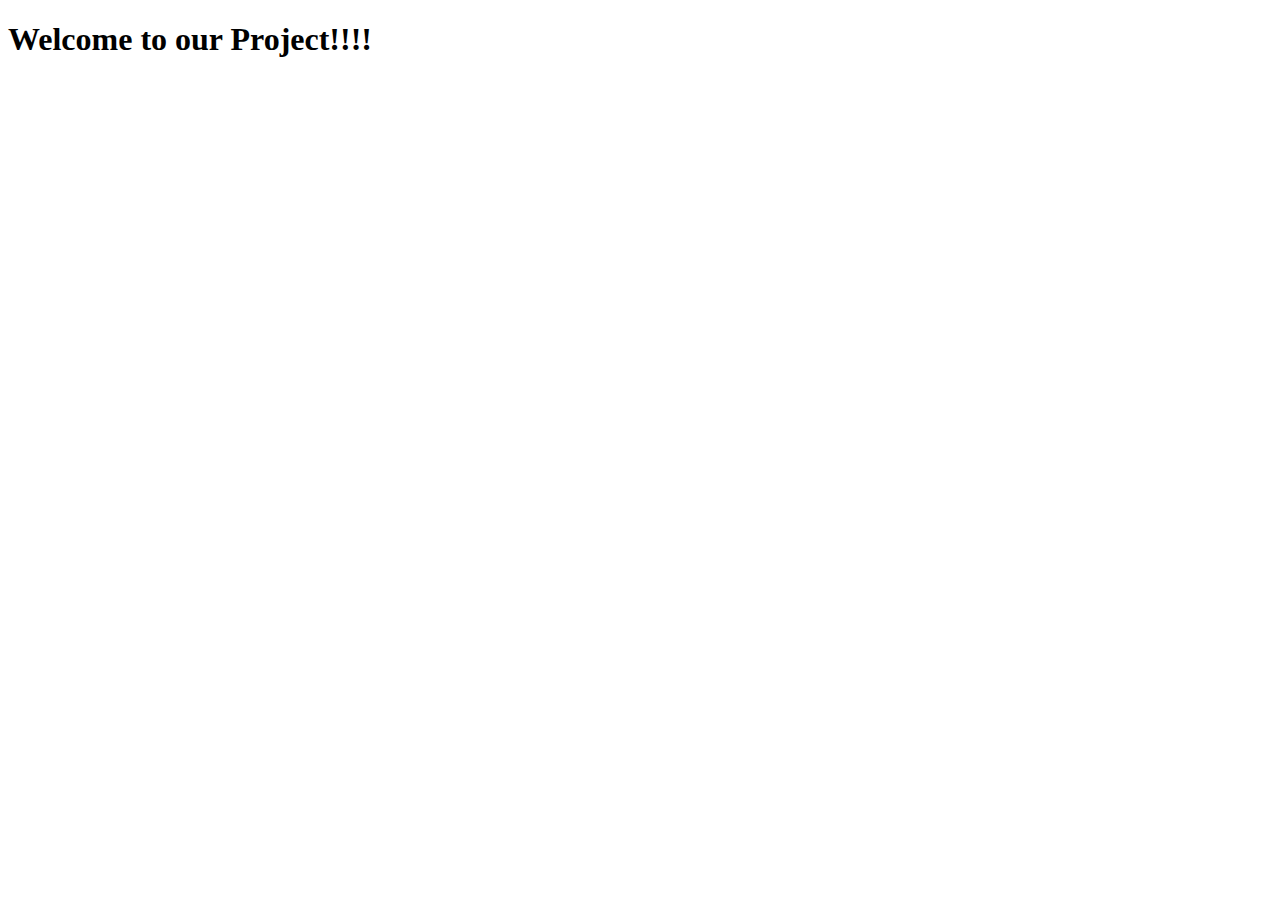
==== index.html @ 2e979bac "first commit" ====
<!DOCTYPE html>
<html lang="en">
<head>
    <meta charset="UTF-8">
    <meta name="viewport" content="width=device-width, initial-scale=1.0">
    <title>Upskill Project</title>
    <link rel="stylesheet" href="./css/style.css">
</head>
<body>
    <h1>Welcome to our Project!!!!</h1>



    <script src="./js/script.js"></script>
</body>
</html>
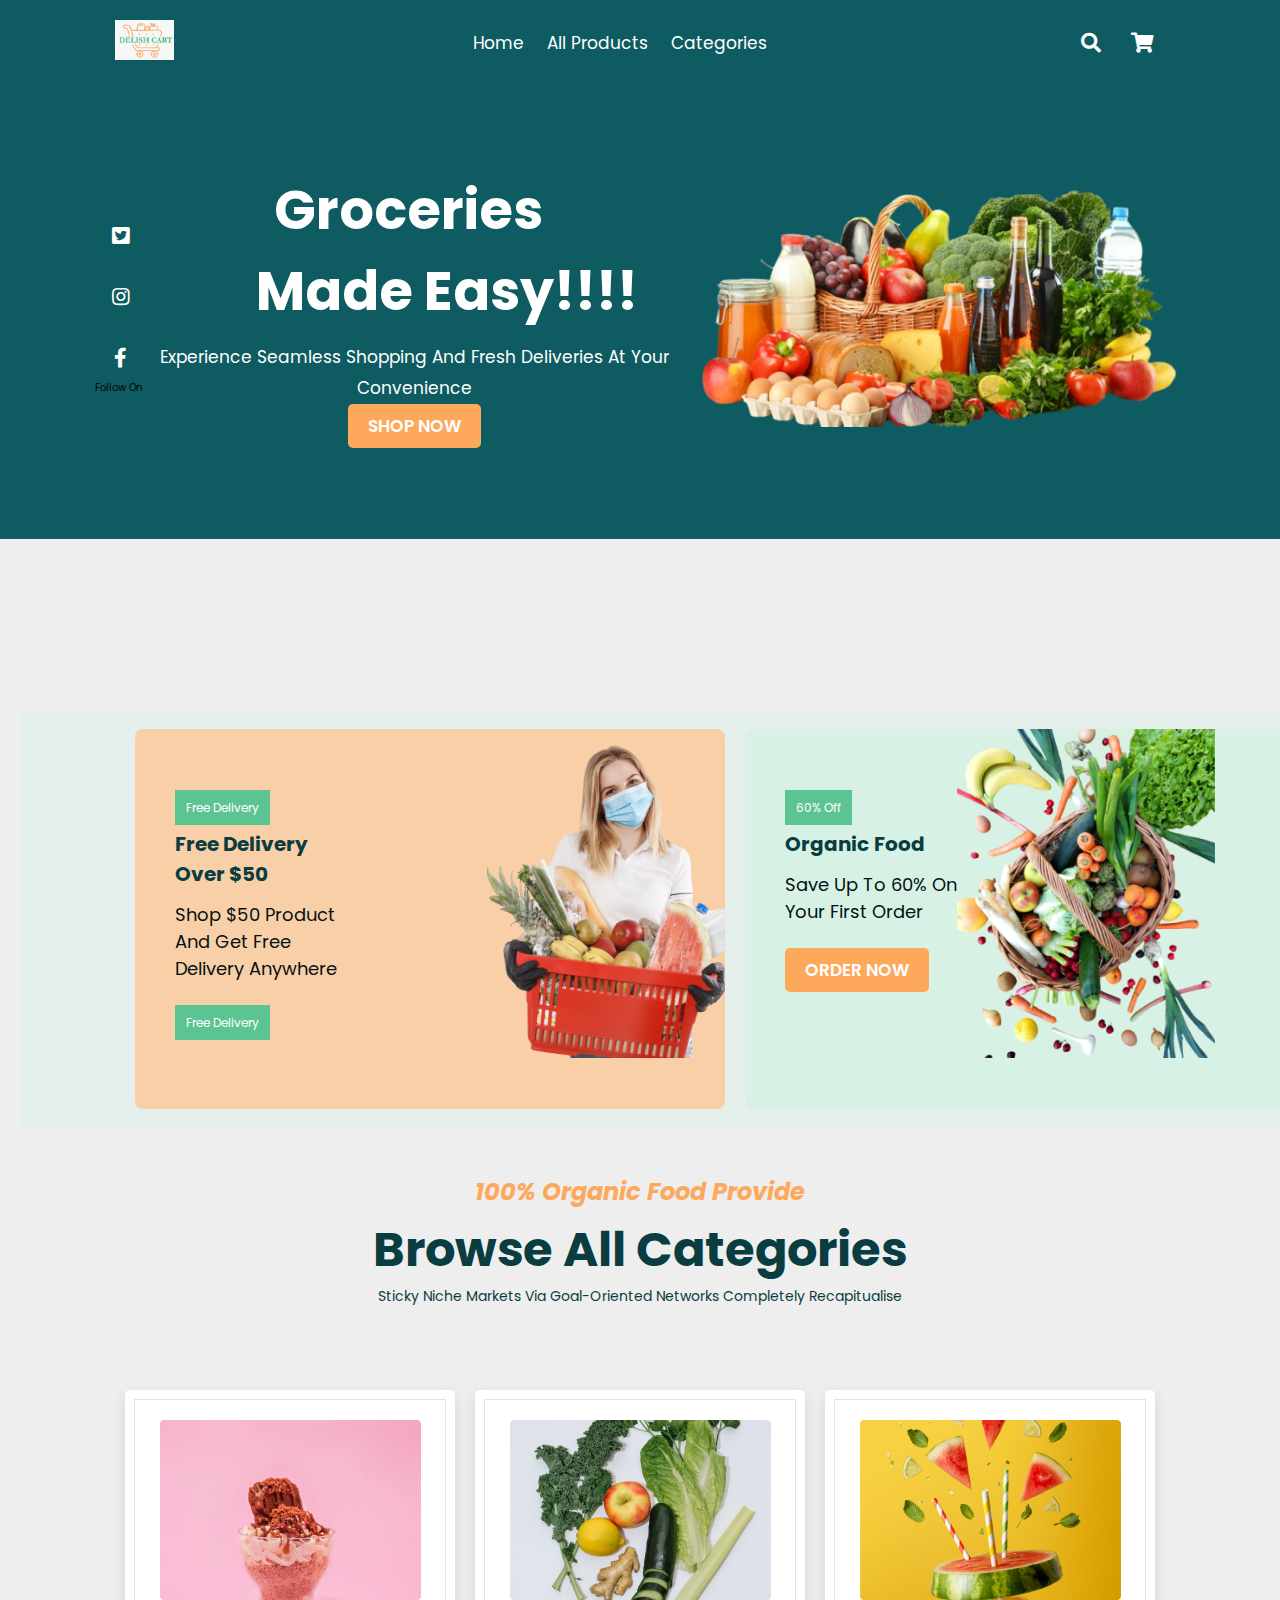
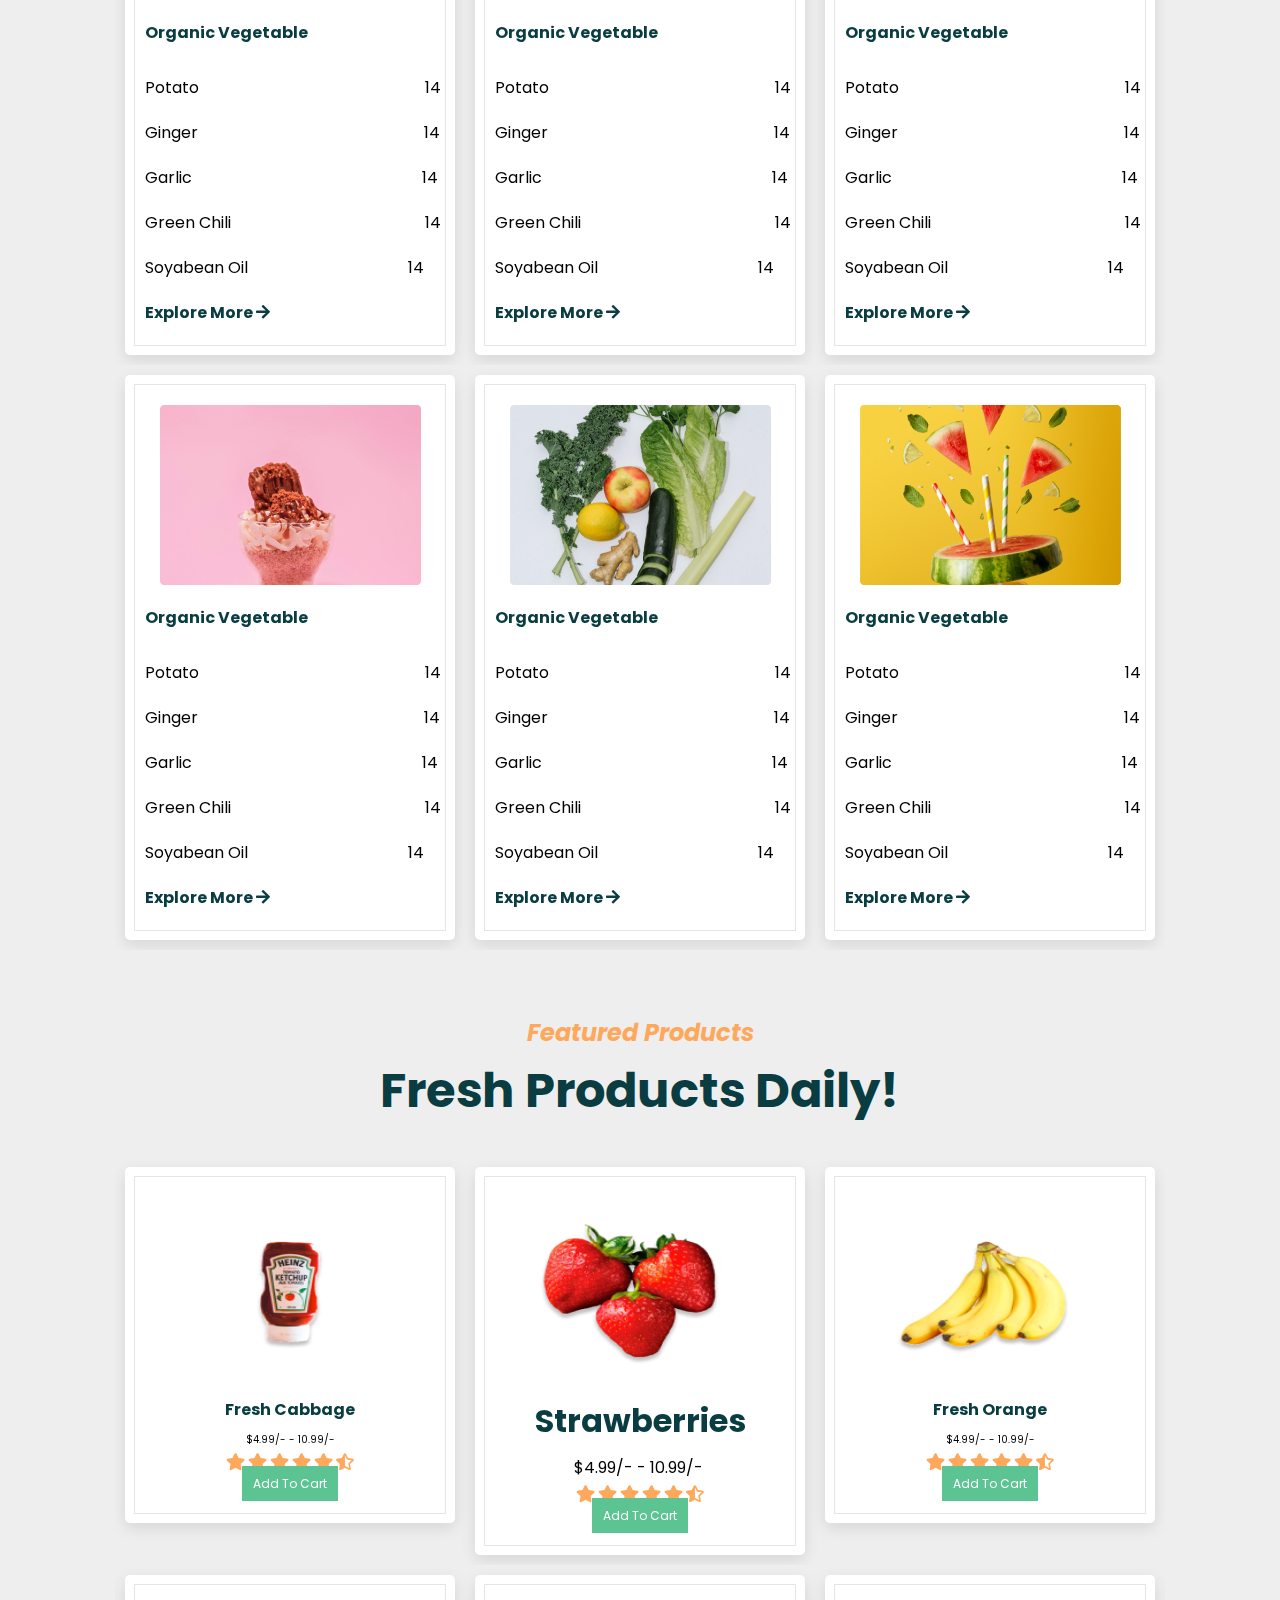
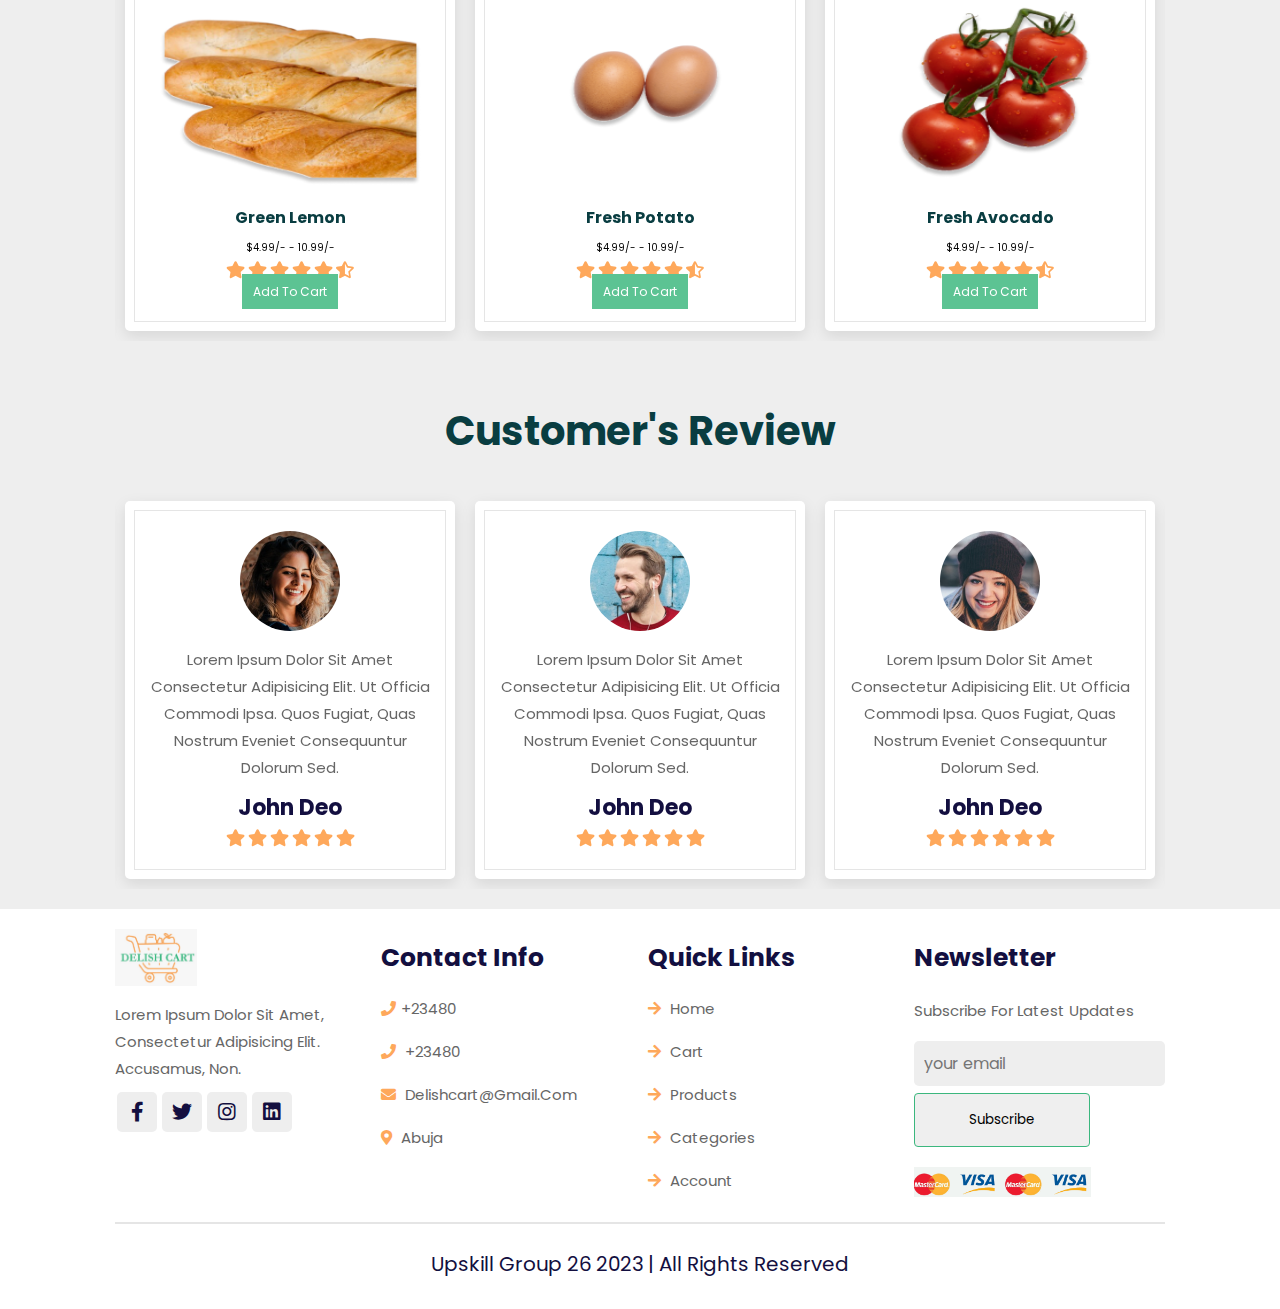
==== commit 3da0f33a: "index" ====
--- a/index.html
+++ b/index.html
@@ -3,14 +3,613 @@
 <head>
     <meta charset="UTF-8">
     <meta name="viewport" content="width=device-width, initial-scale=1.0">
-    <title>Upskill Project</title>
+    <title>Delish Store</title>
+    <link rel="stylesheet"href="https://cdn.jsdelivr.net/npm/swiper@8/swiper-bundle.min.css"/>
+  
+    
+    <link rel="stylesheet" href='https://cdnjs.cloudflare.com/ajax/libs/font-awesome/5.15.4/css/all.min.css'>
+   
     <link rel="stylesheet" href="./css/style.css">
 </head>
 <body>
-    <h1>Welcome to our Project!!!!</h1>
+   
+    <header class="header">
+        <a href="#" class="logo"> <img src="./images/logo.jpg" alt="logo"></a>
+        <nav class="navbar">
+            <a href="#">Home</a> 
+            <a href="./pages/products">All Products</a> 
+            <a href="./pages/categories">Categories</a> 
+            
+        </nav>
+        <div class="icons">
+            <div class="fas fa-bars" id="menu-btn"></div>
+            <div class="fas fa-search" id="search-btn"></div>
+            <div class="fas fa-shopping-cart" id="cart-btn"></div>
+           
+        </div> 
+    </header>
+    <section class="home" style="width: 1300px;">
+        <div class="icons left">
+            <div class="fab fa-twitter-square"></div> <br>
+            <div class="fab fa-instagram"></div> <br>
+            <div class="fab fa-facebook-f"></div>
+            
+            <p>follow on</p>
+        </div>
+        <div class="content">
+            <pre>Groceries 
+      Made Easy!!!!</pre>
+            <p>Experience Seamless Shopping and Fresh Deliveries at Your Convenience</p>
+             <a href="#" class="btn-shop">shop now</a>
+        </div>
+        <div>
+            <img src="./images/food-basket-removebg-preview (1) 1.png" alt="">
+        </div>
+    </section>
+    <section class="features" style="margin-left: 20px;">
+        <div class="box-container one">
+            <div class="box">
+                <a class="btn">Free Delivery</a>
+                <h2>Free Delivery over $50</h2>
+                <p>Shop $50 product and get free delivery anywhere</p>
+                <a href="#" class="btn">Free Delivery</a>
+            </div>
+        
+                <img src="images/unsplash_wU_TbWqdPJI.png" alt="">         
+            
+        </div>
+        <div class="box-container two">
+            <div class="box">
+                <a href="#" class="btn">60% Off</a>
+                <h2>Organic Food</h2>
+                <p>Save up to 60% on your first order</p>
+                <a href="#" class="btn-shop">Order Now</a>
+            </div>
+        
+                <img style="margin-right: 120px;" src="images/unsplash_nXKDqpmdx_8 1.png" alt=""> 
+            
+        </div>
+    </section>
+    <section class="products" id="products">
+        <div class="heading">
+            <h2>100% Organic Food Provide</h2>
+             <h1>Browse All Categories</h1>
+              <p>Sticky niche markets via goal-oriented networks Completely recapitualise</p>
+        </div>
+        <div class="swiper product-slider">
+            <div class="swiper-wrapper">
+                <div class="swiper-slide box">
+                    <img src="images/unsplash_atUjuLuFEcc 1.png" alt="">
+                    <div class="outer-flex">
+                        <h3>Organic Vegetable</h3>
+                        <div class="inner-flex">
+                           <pre>Potato         </pre> 
+                           <p>14</p>
+                        </div>
+                        <div class="inner-flex">
+                            <pre>Ginger         </pre> 
+                            <p>14</p>
+                         </div>
+                         <div class="inner-flex">
+                            <pre>Garlic          </pre>
+                            <p>14</p>
+                         </div>
+                         <div class="inner-flex">
+                            <pre>Green Chili </pre>
+                            <p>14</p>
+                         </div>
+                         <div class="inner-flex">
+                            <pre>Soyabean oil                                        14</pre>
+                         </div>      
+                        <h1>Explore more <i class="fas fa-arrow-right"></i> </h1>
+                    </div>
+                   
+                </div>
+                <div class="swiper-slide box">
+                    <img src="images/unsplash_TN09yTRftZ8 1.png" alt="">
+                    <div class="outer-flex">
+                        <h3>Organic Vegetable</h3>
+                        <div class="inner-flex">
+                           <pre>Potato         </pre> 
+                           <p>14</p>
+                        </div>
+                        <div class="inner-flex">
+                            <pre>Ginger         </pre> 
+                            <p>14</p>
+                         </div>
+                         <div class="inner-flex">
+                            <pre>Garlic          </pre>
+                            <p>14</p>
+                         </div>
+                         <div class="inner-flex">
+                            <pre>Green Chili </pre>
+                            <p>14</p>
+                         </div>
+                         <div class="inner-flex">
+                             <pre>Soyabean oil                                        14</pre>
+                            <p>14</p>
+                         </div> 
+                         <h1>Explore more <i class="fas fa-arrow-right"></i> </h1>
+                    </div>
+                </div>
+                <div class="swiper-slide box">
+                    <img src="images/unsplash_Nz5RikEiaG8 1.png" alt="">
+                    <div class="outer-flex">
+                        <h3>Organic Vegetable</h3>
+                        <div class="inner-flex">
+                           <pre>Potato         </pre> 
+                           <p>14</p>
+                        </div>
+                        <div class="inner-flex">
+                            <pre>Ginger         </pre> 
+                            <p>14</p>
+                         </div>
+                         <div class="inner-flex">
+                            <pre>Garlic          </pre>
+                            <p>14</p>
+                         </div>
+                         <div class="inner-flex">
+                            <pre>Green Chili </pre>
+                            <p>14</p>
+                         </div>
+                         <div class="inner-flex">
+                             <pre>Soyabean oil                                        14</pre>
+                            <p>14</p>
+                         </div>      
+                         <h1>Explore more <i class="fas fa-arrow-right"></i> </h1>
+                    </div>
+                </div>
+                <div class="swiper-slide box">
+                    <img src="images/unsplash_Nz5RikEiaG8 1.png" alt="">
+                    <div class="outer-flex">
+                        <h3>Organic Vegetable</h3>
+                        <div class="inner-flex">
+                           <pre>Potato         </pre> 
+                           <p>14</p>
+                        </div>
+                        <div class="inner-flex">
+                            <pre>Ginger         </pre> 
+                            <p>14</p>
+                         </div>
+                         <div class="inner-flex">
+                            <pre>Garlic          </pre>
+                            <p>14</p>
+                         </div>
+                         <div class="inner-flex">
+                            <pre>Green Chili </pre>
+                            <p>14</p>
+                         </div>
+                         <div class="inner-flex">
+                             <pre>Soyabean oil                                        14</pre>
+                            <p>14</p>
+                         </div>      
+                         <h1>Explore more <i class="fas fa-arrow-right"></i> </h1>
+                    </div>
+                </div>
+                <div class="swiper-slide box">
+                    <img src="images/unsplash_f5WcXes7b_0.png" alt="">
+                    <div class="outer-flex">
+                        <h3>Organic Vegetable</h3>
+                        <div class="inner-flex">
+                           <pre>Potato         </pre> 
+                           <p>14</p>
+                        </div>
+                        <div class="inner-flex">
+                            <pre>Ginger         </pre> 
+                            <p>14</p>
+                         </div>
+                         <div class="inner-flex">
+                            <pre>Garlic          </pre>
+                            <p>14</p>
+                         </div>
+                         <div class="inner-flex">
+                            <pre>Green Chili </pre>
+                            <p>14</p>
+                         </div>
+                         <div class="inner-flex">
+                             <pre>Soyabean oil                                        14</pre>
+                            <p>14</p>
+                         </div>      
+                         <h1>Explore more <i class="fas fa-arrow-right"></i> </h1>
+                    </div>
+                </div>
+            </div>
+        </div>
+        <div class="swiper product-slider">
+            <div class="swiper-wrapper">
+                <div class="swiper-slide box">
+                    <img src="images/unsplash_atUjuLuFEcc 1.png" alt="">
+                    <div class="outer-flex">
+                        <h3>Organic Vegetable</h3>
+                        <div class="inner-flex">
+                           <pre>Potato         </pre> 
+                           <p>14</p>
+                        </div>
+                        <div class="inner-flex">
+                            <pre>Ginger         </pre> 
+                            <p>14</p>
+                         </div>
+                         <div class="inner-flex">
+                            <pre>Garlic          </pre>
+                            <p>14</p>
+                         </div>
+                         <div class="inner-flex">
+                            <pre>Green Chili </pre>
+                            <p>14</p>
+                         </div>
+                         <div class="inner-flex">
+                            <pre>Soyabean oil                                        14</pre>
+                         </div>      
+                        <h1>Explore more <i class="fas fa-arrow-right"></i> </h1>
+                    </div>
+                   
+                </div>
+                <div class="swiper-slide box">
+                    <img src="images/unsplash_TN09yTRftZ8 1.png" alt="">
+                    <div class="outer-flex">
+                        <h3>Organic Vegetable</h3>
+                        <div class="inner-flex">
+                           <pre>Potato         </pre> 
+                           <p>14</p>
+                        </div>
+                        <div class="inner-flex">
+                            <pre>Ginger         </pre> 
+                            <p>14</p>
+                         </div>
+                         <div class="inner-flex">
+                            <pre>Garlic          </pre>
+                            <p>14</p>
+                         </div>
+                         <div class="inner-flex">
+                            <pre>Green Chili </pre>
+                            <p>14</p>
+                         </div>
+                         <div class="inner-flex">
+                             <pre>Soyabean oil                                        14</pre>
+                            <p>14</p>
+                         </div> 
+                         <h1>Explore more <i class="fas fa-arrow-right"></i> </h1>
+                    </div>
+                </div>
+                <div class="swiper-slide box">
+                    <img src="images/unsplash_Nz5RikEiaG8 1.png" alt="">
+                    <div class="outer-flex">
+                        <h3>Organic Vegetable</h3>
+                        <div class="inner-flex">
+                           <pre>Potato         </pre> 
+                           <p>14</p>
+                        </div>
+                        <div class="inner-flex">
+                            <pre>Ginger         </pre> 
+                            <p>14</p>
+                         </div>
+                         <div class="inner-flex">
+                            <pre>Garlic          </pre>
+                            <p>14</p>
+                         </div>
+                         <div class="inner-flex">
+                            <pre>Green Chili </pre>
+                            <p>14</p>
+                         </div>
+                         <div class="inner-flex">
+                             <pre>Soyabean oil                                        14</pre>
+                            <p>14</p>
+                         </div>      
+                         <h1>Explore more <i class="fas fa-arrow-right"></i> </h1>
+                    </div>
+                </div>
+                <div class="swiper-slide box">
+                    <img src="images/unsplash_Nz5RikEiaG8 1.png" alt="">
+                    <div class="outer-flex">
+                        <h3>Organic Vegetable</h3>
+                        <div class="inner-flex">
+                           <pre>Potato         </pre> 
+                           <p>14</p>
+                        </div>
+                        <div class="inner-flex">
+                            <pre>Ginger         </pre> 
+                            <p>14</p>
+                         </div>
+                         <div class="inner-flex">
+                            <pre>Garlic          </pre>
+                            <p>14</p>
+                         </div>
+                         <div class="inner-flex">
+                            <pre>Green Chili </pre>
+                            <p>14</p>
+                         </div>
+                         <div class="inner-flex">
+                             <pre>Soyabean oil                                        14</pre>
+                            <p>14</p>
+                         </div>      
+                         <h1>Explore more <i class="fas fa-arrow-right"></i> </h1>
+                    </div>
+                </div>
+                <div class="swiper-slide box">
+                    <img src="images/unsplash_f5WcXes7b_0.png" alt="">
+                    <div class="outer-flex">
+                        <h3>Organic Vegetable</h3>
+                        <div class="inner-flex">
+                           <pre>Potato         </pre> 
+                           <p>14</p>
+                        </div>
+                        <div class="inner-flex">
+                            <pre>Ginger         </pre> 
+                            <p>14</p>
+                         </div>
+                         <div class="inner-flex">
+                            <pre>Garlic          </pre>
+                            <p>14</p>
+                         </div>
+                         <div class="inner-flex">
+                            <pre>Green Chili </pre>
+                            <p>14</p>
+                         </div>
+                         <div class="inner-flex">
+                             <pre>Soyabean oil                                        14</pre>
+                            <p>14</p>
+                         </div>      
+                         <h1>Explore more <i class="fas fa-arrow-right"></i> </h1>
+                    </div>
+                </div>
+            </div>
+        </div>
+
+        </div>
+    </section>
+    <section class="products" id="products">
+        <div class="heading">
+            <h2>Featured Products</h2>
+             <h1>Fresh Products Daily!</h1>
+        </div>
+        <div class="swiper product-slider">
+            <div class="swiper-wrapper">
+                <div class="swiper-slide box">
+                    <img src="images/Rectangle 65.png" alt="">
+                    <h3 style="font-size: 32px;">Strawberries</h3>
+                    <pre class="price">$4.99/- - 10.99/- </pre>
+                    <div class="stars">
+                        <i class="fas fa-star"></i>
+                        <i class="fas fa-star"></i>
+                        <i class="fas fa-star"></i>
+                        <i class="fas fa-star"></i>
+                        <i class="fas fa-star"></i>
+                        <i class="fas fa-star-half-alt"></i>
+                    </div>
+                    <a href="#" class="btn">add to cart</a>
+                </div>
+                <div class="swiper-slide box">
+                    <img src="images/Rectangle 67.png" alt="">
+                    <h3>fresh orange</h3>
+                    <div class="price">$4.99/- - 10.99/- </div>
+                    <div class="stars">
+                        <i class="fas fa-star"></i>
+                        <i class="fas fa-star"></i>
+                        <i class="fas fa-star"></i>
+                        <i class="fas fa-star"></i>
+                        <i class="fas fa-star"></i>
+                        <i class="fas fa-star-half-alt"></i>
+                    </div>
+                    <a href="#" class="btn">add to cart</a>
+                </div>
+                <div class="swiper-slide box">
+                    <img src="images/Rectangle 65 (1).png" alt="">
+                    <h3>fresh onion</h3>
+                    <div class="price">$4.99/- - 10.99/- </div>
+                    <div class="stars">
+                        <i class="fas fa-star"></i>
+                        <i class="fas fa-star"></i>
+                        <i class="fas fa-star"></i>
+                        <i class="fas fa-star"></i>
+                        <i class="fas fa-star"></i>
+                        <i class="fas fa-star-half-alt"></i>
+                    </div>
+                    <a href="#" class="btn">add to cart</a>
+                </div>
+                <div class="swiper-slide box">
+                    <img src="images/Rectangle 65 (2).png" alt="">
+                    <h3>fresh meat</h3>
+                    <div class="price">$4.99/- - 10.99/- </div>
+                    <div class="stars">
+                        <i class="fas fa-star"></i>
+                        <i class="fas fa-star"></i>
+                        <i class="fas fa-star"></i>
+                        <i class="fas fa-star"></i>
+                        <i class="fas fa-star"></i>
+                        <i class="fas fa-star-half-alt"></i>
+                    </div>
+                    <a href="#" class="btn">add to cart</a>
+                </div>
+                <div class="swiper-slide box">
+                    <img src="images/Rectangle 65 (3).png" alt="">
+                    <h3>fresh cabbage</h3>
+                    <div class="price">$4.99/- - 10.99/- </div>
+                    <div class="stars">
+                        <i class="fas fa-star"></i>
+                        <i class="fas fa-star"></i>
+                        <i class="fas fa-star"></i>
+                        <i class="fas fa-star"></i>
+                        <i class="fas fa-star"></i>
+                        <i class="fas fa-star-half-alt"></i>
+                    </div>
+                    <a href="#" class="btn">add to cart</a>
+                </div>
+               
+    
+            </div>
+        </div>
+        <div class="swiper product-slider">
+            <div class="swiper-wrapper">
+                <div class="swiper-slide box">
+                    <img src="images/Rectangle 65 (4).png" alt="">
+                    <h3>fresh potato</h3>
+                    <div class="price">$4.99/- - 10.99/- </div>
+                    <div class="stars">
+                        <i class="fas fa-star"></i>
+                        <i class="fas fa-star"></i>
+                        <i class="fas fa-star"></i>
+                        <i class="fas fa-star"></i>
+                        <i class="fas fa-star"></i>
+                        <i class="fas fa-star-half-alt"></i>
+                    </div>
+                    <a href="#" class="btn">add to cart</a>
+                </div>
+                <div class="swiper-slide box">
+                    <img src="images/Rectangle 65 (5).png" alt="">
+                    <h3>fresh avocado</h3>
+                    <div class="price">$4.99/- - 10.99/- </div>
+                    <div class="stars">
+                        <i class="fas fa-star"></i>
+                        <i class="fas fa-star"></i>
+                        <i class="fas fa-star"></i>
+                        <i class="fas fa-star"></i>
+                        <i class="fas fa-star"></i>
+                        <i class="fas fa-star-half-alt"></i>
+                    </div>
+                    <a href="#" class="btn">add to cart</a>
+                </div>
+                <div class="swiper-slide box">
+                    <img src="images/Rectangle 65 (6).png" alt="">
+                    <h3>fresh carrot</h3>
+                    <div class="price">$4.99/- - 10.99/- </div>
+                    <div class="stars">
+                        <i class="fas fa-star"></i>
+                        <i class="fas fa-star"></i>
+                        <i class="fas fa-star"></i>
+                        <i class="fas fa-star"></i>
+                        <i class="fas fa-star"></i>
+                        <i class="fas fa-star-half-alt"></i>
+                    </div>
+                    <a href="#" class="btn">add to cart</a>
+                </div>
+                <div class="swiper-slide box">
+                    <img src="images/Rectangle 65 (1).png" alt="">
+                    <h3>green lemon</h3>
+                    <div class="price">$4.99/- - 10.99/- </div>
+                    <div class="stars">
+                        <i class="fas fa-star"></i>
+                        <i class="fas fa-star"></i>
+                        <i class="fas fa-star"></i>
+                        <i class="fas fa-star"></i>
+                        <i class="fas fa-star"></i>
+                        <i class="fas fa-star-half-alt"></i>
+                    </div>
+                    <a href="#" class="btn">add to cart</a>
+                </div>
+            </div>
+        </div>
+    
+    
+    
+    </section>
+    
+    
+
+    <section class="review" id="review">
+        <h1 class="heading" style="color: #093D41; font-size: 40px;">customer's <span>review</span></h1>
+        <div class="swiper review-slider">
+            <div class="swiper-wrapper">
+                <div class="swiper-slide box">
+                    <img src="image/pic-1.png" alt="">
+                    <p>Lorem ipsum dolor sit amet consectetur adipisicing elit. Ut officia commodi ipsa. Quos fugiat, quas nostrum eveniet consequuntur dolorum sed.</p>
+                    <h3>john deo</h3>
+                    <div class="stars">
+                        <i class="fas fa-star"></i>
+                        <i class="fas fa-star"></i>
+                        <i class="fas fa-star"></i>
+                        <i class="fas fa-star"></i>
+                        <i class="fas fa-star"></i>
+                        <i class="fas fa-star"></i>
+                    </div>
+                </div>
+                <div class="swiper-slide box">
+                    <img src="image/pic-2.png" alt="">
+                    <p>Lorem ipsum dolor sit amet consectetur adipisicing elit. Ut officia commodi ipsa. Quos fugiat, quas nostrum eveniet consequuntur dolorum sed.</p>
+                    <h3>john deo</h3>
+                    <div class="stars">
+                        <i class="fas fa-star"></i>
+                        <i class="fas fa-star"></i>
+                        <i class="fas fa-star"></i>
+                        <i class="fas fa-star"></i>
+                        <i class="fas fa-star"></i>
+                        <i class="fas fa-star"></i>
+                    </div>
+                </div>
+                <div class="swiper-slide box">
+                    <img src="image/pic-3.png" alt="">
+                    <p>Lorem ipsum dolor sit amet consectetur adipisicing elit. Ut officia commodi ipsa. Quos fugiat, quas nostrum eveniet consequuntur dolorum sed.</p>
+                    <h3>john deo</h3>
+                    <div class="stars">
+                        <i class="fas fa-star"></i>
+                        <i class="fas fa-star"></i>
+                        <i class="fas fa-star"></i>
+                        <i class="fas fa-star"></i>
+                        <i class="fas fa-star"></i>
+                        <i class="fas fa-star"></i>
+                    </div>
+                </div>
+                <div class="swiper-slide box">
+                    <img src="image/pic-4.png" alt="">
+                    <p>Lorem ipsum dolor sit amet consectetur adipisicing elit. Ut officia commodi ipsa. Quos fugiat, quas nostrum eveniet consequuntur dolorum sed.</p>
+                    <h3>john deo</h3>
+                    <div class="stars">
+                        <i class="fas fa-star"></i>
+                        <i class="fas fa-star"></i>
+                        <i class="fas fa-star"></i>
+                        <i class="fas fa-star"></i>
+                        <i class="fas fa-star"></i>
+                        <i class="fas fa-star"></i>
+                    </div>
+                </div>
+            </div>
+        </div>
+    </section>
+    <section class="footer">
+        <div class="box-container">
+            <div class="box">
+                <img src="./images/logo.jpg" style="width: 82px; height: 57px; background: lightgrey;">
+                <p>Lorem ipsum dolor sit amet, consectetur adipisicing elit. Accusamus, non.</p>
+                <div class="share">
+                    <a href="#" class="fab fa-facebook-f"></a>
+                    <a href="#" class="fab fa-twitter"></a>
+                    <a href="#" class="fab fa-instagram"></a>
+                    <a href="#" class="fab fa-linkedin"></a>
+                </div>
+            </div>
+            <div class="box">
+                <h3>contact info</h3>
+                <a href="" class="links"> <i class="fas fa-phone"></i>+23480</a>
+                <a href="" class="links"> <i class="fas fa-phone"></i> +23480</a>
+                <a href="" class="links"> <i class="fas fa-envelope"></i> Delishcart@gmail.com</a>
+                <a href="" class="links"> <i class="fas fa-map-marker-alt"></i> Abuja</a>
+            </div>
+            <div class="box">
+                <h3>quick links</h3>
+                <a href="" class="links"> <i class="fas fa-arrow-right"></i> home</a>
+                <a href="" class="links"> <i class="fas fa-arrow-right"></i> cart</a>
+                <a href="" class="links"> <i class="fas fa-arrow-right"></i> products</a>
+                <a href="" class="links"> <i class="fas fa-arrow-right"></i> categories</a>
+                <a href="" class="links"> <i class="fas fa-arrow-right"></i> Account</a>
+            </div>
+            <div class="box">
+                <h3>newsletter</h3>
+               <p>subscribe for latest updates</p>
+               <input type="email" placeholder="your email" class="email">
+               <input type="submit" value="subscribe" class="subscribe">
+               <img src="image/payment.png" class="payment-img">
+            </div>
+        </div>
+        <div class="credit">
+            Upskill Group 26 2023 | all rights reserved
+        </div>
+        
+    </section>
+    
+    
 
 
-
+    <script src="https://cdn.jsdelivr.net/npm/swiper@8/swiper-bundle.min.js"></script>
+    <!-- custom js file link -->
     <script src="./js/script.js"></script>
 </body>
 </html>--- a/css/style.css
+++ b/css/style.css
@@ -0,0 +1,732 @@
+@import url('https://fonts.googleapis.com/css2?family=Poppins:wght@100;300;400;500;600&display=swap');
+:root{
+    --orange: #FEA85B;
+    --black: #130f40;
+    --light-color: #666;
+    --box-shadow:0 .5rem 1.5rem rgba(0,0,0,.1);
+    --border:.2rem solid rgba(0,0,0,.1);
+    --outline:.1rem solid rgba(0,0,0,.1);
+    --outline-hover:.2rem solid var(--black);
+}
+*{
+    font-family: 'Poppins', sans-serif;
+    margin: 0; padding: 0;
+    box-sizing: border-box;
+    outline: none; border: none;
+    text-decoration: none;
+    text-transform: capitalize;
+    transition: all .2s linear;
+}
+html{
+    font-size: 62.5%;
+    overflow-x: hidden;
+    scroll-behavior: smooth;
+    scroll-padding-top: 7rem;
+}
+
+
+body{
+    background: #eee;
+}
+section{
+    padding: 2rem 9%;
+}
+.heading{
+    text-align: center;
+    padding: 2rem 0;
+    padding-bottom: 3rem;
+    /* font-size: 3.5rem; */
+    color:  var(--black);
+}
+.heading h2{
+     color: var(--orange);
+     font-size: 24px;
+     font-style: italic;
+     display: inline-block;
+     padding: .5rem 3rem;
+     /* clip-path: polygon(100% 0, 93% 50%, 100% 99%, 0% 100%, 7% 50%, 0% 0%); */
+}
+.heading h1{
+    color:  #093D41;
+font-family: Poppins;
+font-size: 48px;
+font-style: normal;
+font-weight: 700;
+}
+.heading p{
+    color: #093D41;
+font-family: Poppins;
+font-size: 14px;
+font-style: normal;
+font-weight: 400;
+line-height: 21px;
+margin-bottom: 43px;
+}
+
+.header{
+    position: fixed;
+    top: 0; left: 0; right: 0;
+    z-index: 1000;
+    display: flex;
+    align-items: center;
+    justify-content: space-between;
+    padding: 2rem 9%;
+    background: #0E5B61;
+    /* box-shadow: var(--box-shadow); */
+}
+
+.header img {
+    width: 59px;
+    height: 40px;
+}
+/* .header .logo i{
+    color:var(--orange)
+} */
+
+.header .navbar a{
+    font-size: 1.7rem;
+    margin: 0 1rem;
+    color: #fff
+}
+.header .navbar a:hover{
+    color: var(--orange);
+}
+.icons div{
+    height: 4.5rem;
+    width: 4.5rem;
+    line-height: 4.5rem;
+    border-radius: .5rem;
+    color: #fff;
+    font-size: 2rem;
+    cursor: pointer;
+    margin-left: .3rem;
+    text-align: center;
+}
+.icons div:hover{
+    background: var(--orange);
+    color: #fff;
+}
+/* .left i{
+    height: 4.5rem;
+    width: 4.5rem;
+    line-height: 4.5rem;
+    border-radius: .5rem;
+    color: #fff;
+    font-size: 2rem;
+    cursor: pointer;
+    margin-left: .3rem;
+    text-align: center;
+} */
+.reg{
+    background: #3BB77E;
+    color: #fff;
+    padding: .5rem 2rem;
+    border-radius: .5rem;
+    font-size: 1.7rem;
+    cursor: pointer;
+}
+#menu-btn{
+    display: none;
+}
+.header .search-form{
+    position: absolute;
+    top: 110%; right: -110%;
+    width: 50rem;
+    height: 5rem;
+    background: #fff;
+    border-radius: .5rem;
+    overflow: hidden;
+    display: flex;
+    align-items: center;
+    box-shadow: var(--box-shadow);
+}
+.header .search-form.active{
+    right: 2rem;
+    transition: .4s linear ;
+}
+.header .search-form input{
+    height: 100%;
+    width: 100%;
+    background: none;
+    text-transform: none;
+    font-size: 1.6rem;
+    color: var(--black);
+    padding: 0 1.5rem;
+}
+.header .search-form label{
+    font-size: 2.2rem;
+    padding-right: 1.5rem;
+    color: var(--black);
+    cursor: pointer;
+}
+.header .search-form label:hover{
+    color: var(--orange);
+}
+.header .shopping-cart{
+    position: absolute;
+    top: 110%; right: -110%;
+    padding: 1rem;
+    border-radius: .5rem;
+    box-shadow: var(--box-shadow);
+    width: 35rem;
+    background: #fff;
+}
+.header .shopping-cart.active{
+    right: 2rem;
+    translate: .4s linear;
+
+}
+.header .shopping-cart .box{
+    display: flex;
+    align-items: center;
+    gap: 1rem;
+    position: relative;
+    margin: 1rem 0;
+}
+.header .shopping-cart .box img{
+    height: 10rem;
+}
+.header .shopping-cart .box .fa-trash{
+    font-size: 2rem;
+    position: absolute;
+    top: 50%; right: 2rem;
+    cursor: pointer;
+    color: var(--light-color);
+    transform: translateY(-50%);
+}
+.header .shopping-cart .box .fa-trash:hover{
+    color: var(--orange);
+}
+.header .shopping-cart .box .content h3{
+    color: var(--black);
+    font-size: 1.7rem;
+    padding-bottom: 1rem;
+}
+.header .shopping-cart .box .content span{
+    color: var(--light-color);
+    font-size: 1.6rem;
+}
+.header .shopping-cart .box .content .quantity{
+    padding-left: 1rem;
+}
+.header .shopping-cart .total{
+    font-size: 2.5rem;
+    padding: 1rem 0;
+    text-align: center;
+    color: var(--black);
+}
+.header .shopping-cart .btn{
+    display: block;
+    text-align: center;
+    margin: 1rem;
+}
+.header .login-form{
+    position: absolute;
+    top: 110%; right: -110%;
+    width: 30rem;
+    box-shadow: var(--box-shadow);
+    padding: 2rem;
+    border-radius: .5rem;
+    background: #fff;
+    text-align: center;
+}
+.header .login-form.active{
+    right: 2rem;
+    translate: .4s linear;
+}
+.header .login-form h3{
+    font-size: 2.5rem;
+    text-transform: uppercase;
+    color: var(--black);
+}
+.header .login-form .box{
+   
+    margin: .7rem 0;
+    background: #eee;
+    border-radius: .5rem;
+    padding: .5rem;
+    font-size: 1.6rem ;
+    color: var(--black);
+    text-transform: none;
+    width: 100%;
+}
+.header .login-form p{
+    font-size: 1.4rem;
+    padding: .5rem 0;
+    color: var(--light-color);
+}
+.header .login-form p a{
+    color: var(--orange);
+    text-decoration: underline;
+}
+.home{
+    display: flex;
+    align-items: center;
+    justify-content: center;
+    background-position: center;
+    background-size: cover;
+    background: #0E5B61;
+    padding-top: 17rem;
+    padding-bottom: 10rem;
+}
+.home .left{
+    margin-left: -20px;
+    display: flex;
+    flex-direction: column;
+}
+.home .content{
+    text-align: center;
+    width: 60rem;
+}
+
+.home div img{
+    width: 500px;
+}
+.home .content pre{
+    color: #fff;
+    font-family: Poppins;
+font-size: 54px;
+font-style: normal;
+font-weight: 700;
+/* margin-bottom: 32px; */
+}
+.home .content h1 span{
+    color: var(--orange);
+}
+.home .content p{
+    color: #fff;
+    font-size: 1.7rem;
+    padding: 1rem 0;
+    line-height: 1.8;
+}
+.features{
+    margin-top: 170px;
+    background: rgba(216, 241, 229, 0.40);
+}
+.features, .box-container{
+    display: flex;
+    justify-content: space-between;
+}
+.features .box-container img{
+    /* height: 320px; */
+    width: 368px;
+height: 329px;
+}
+.features .box-container{
+    width: 590px;
+height: 380px;
+margin-right: 20px;
+}
+
+.one{
+    background: #F9CFA8;
+    border-radius: 8px;
+}
+.two{
+    background: #D8F1E5;
+    border-radius: 8px;
+}
+.features .box-container .box{
+    margin-top: 70px;
+    margin-left: 40px;
+    width: 300px;
+} 
+.btn{
+    font-size: 12px;
+    padding: 9px 11px;
+    /* height: 30px; */
+    width: 90px;
+    background: #5CC393;
+    color: #fff;
+}
+/* .btn:hover{
+    background: var(--orange);
+    color: #fff;
+} */
+.btn-shop{
+    background: var(--orange);
+    color: #fff;
+    padding: 1rem 2rem;
+    border-radius: .5rem;
+    font-size: 1.7rem;
+    cursor: pointer;
+    text-transform: uppercase;
+    font-weight: 600;
+}
+.features .box-container .box h2{
+    font-family: Poppins;
+    font-size: 20px;
+    font-style: normal;
+    font-weight: 700;
+    margin: 12px 0;
+    color: #093D41;
+    
+}
+.features .box-container .box p{
+    color:  #031213;
+    margin-bottom: 32px;
+    font-family: Poppins;
+    font-size: 18px;
+    font-style: normal;
+    font-weight: 400;
+    line-height: 27px;
+}
+/* .features .box-container{
+    display: grid;
+    grid-template-columns: repeat(auto-fit, minmax(30rem, 1fr));
+    gap: 1.5rem;
+}
+.features .box-container .box{
+    padding: 3rem 2rem;
+    background: #CCCCCC;
+    outline: var(--outline);
+    border-radius: 20px;
+    outline-offset: -1rem;
+    text-align: center;
+    box-shadow: var(--box-shadow);
+    display: flex;
+    justify-content: space-around;
+} 
+.features .box-container .box:hover{
+    outline: var(--outline-hover);
+    outline-offset: 0rem;
+}
+
+.features .box-container .box h3{
+    font-size: 2.5rem;
+    line-height: 1.8;
+    color: var(--black);
+}
+.features .box-container .box p{
+    font-size: 1.5rem;
+    line-height: 1.8;
+    color: var(--light-color);
+    padding: 1rem 0;
+}*/
+.products{
+    /* background: rgba(216, 241, 229, 0.20); */
+    /* background: green; */
+}
+.products .product-slider{
+    padding: 1rem;
+}
+.products .product-slider:first-child{
+    margin-bottom: 2rem;
+}
+.products .product-slider .box{
+    background: #fff;
+    border-radius: .5rem;
+    text-align: center;
+    padding: 3rem 2rem;
+    outline-offset: -1rem;
+    outline: var(--outline);
+    box-shadow: var(--box-shadow);
+    transition: .2s linear;
+}
+.products .product-slider .box:hover{
+    outline-offset: 0rem;
+    outline: var(--outline-hover);
+}
+.products .product-slider .box img{
+    width: 261px;
+height: 180px;
+margin-bottom: 15px;
+}
+.product-slider .outer-flex{
+    display: flex;
+flex-direction: column;
+align-items: flex-start;
+gap: 20px;
+width: 260px;
+}
+.product-slider .inner-flex{
+    display: flex;
+align-items: flex-start;
+gap: 190px;
+}
+.products .product-slider .box h3{
+    font-family: Poppins;
+    font-size: 16px;
+    font-style: normal;
+    margin-bottom: 10px;
+    font-weight: 700;
+    color: #093D41;
+}
+.products .product-slider .box pre, .products .product-slider .box p{
+    font-size: 16px;
+    
+}
+.product-slider .box h1{
+    color:  #093D41;
+font-family: Poppins;
+font-size: 16px;
+font-style: normal;
+font-weight: 700;
+}
+.products .product-slider .box .stars i{
+    font-size: 1.7rem;
+    padding: .5rem 0;
+    color: var(--orange);
+}
+.categories .box-container{
+    display: grid;
+    grid-template-columns: repeat(auto-fit, minmax(26rem, 1fr));
+    gap: 1.5rem;
+}
+.categories .box-container .box{
+    padding: 3rem 2rem;
+    border-radius: .5rem;
+    background: #fff;
+    box-shadow: var(--box-shadow);
+    outline: var(--outline);
+    outline-offset: -1rem;
+    text-align: center;
+}
+.categories .box-container .box:hover{
+    outline: var(--outline-hover);
+    outline-offset: 0rem;
+}
+.categories .box-container .box img{
+    height: 15rem;
+    margin: 1rem 0;
+}
+.categories .box-container .box h3{
+    font-size: 2rem;
+    color: var(--black);
+    line-height: 1.8;
+}
+.categories .box-container .box p{
+    font-size: 1.7rem;
+    color: var(--light-color);
+    line-height: 1.8;
+    padding: 1rem 0;
+}
+.review .review-slider{
+    padding: 1rem;
+}
+.review .review-slider .box{
+    background: #fff;
+    border-radius: .5rem;
+    text-align: center;
+    padding: 3rem 2rem;
+    outline-offset: -1rem;
+    outline: var(--outline);
+    box-shadow: var(--box-shadow);
+    transition: .2s linear;
+}
+.review .review-slider .box:hover{
+    outline-offset: 0rem;
+    outline: var(--outline-hover);
+    
+}
+.review .review-slider .box img{
+    height: 10rem;
+    width: 10rem;
+    border-radius: 50%;
+}
+.review .review-slider .box p{
+    padding: 1rem 0;
+    line-height: 1.8;
+    font-size: 1.5rem;
+    color: var(--light-color);
+}
+.review .review-slider .box h3{
+    padding-bottom: .5rem;
+    font-size:2.2rem;
+    color: var(--black);
+}
+.review .review-slider .box .stars i{
+    font-size: 1.7rem;
+    color: var(--orange);
+}
+.blogs .box-container{
+    display: grid;
+    grid-template-columns: repeat(auto-fit, minmax(30rem, 1fr));
+    gap: 1.5rem;
+}
+.blogs .box-container .box{
+    overflow: hidden;
+    border-radius: .5rem;
+    box-shadow: var(--box-shadow);
+    background: #fff;
+}
+.blogs .box-container .box img{
+    height: 25rem;
+    width: 100%;
+    object-fit: cover;
+}
+.blogs .box-container .box .content{
+    padding: 2rem;
+}
+.blogs .box-container .box .content .icons{
+    display: flex;
+    align-items: center;
+    justify-content: space-between;
+    padding-bottom: 1.5rem;
+    margin-bottom: 1rem;
+    border-bottom: var(--border);
+}
+.blogs .box-container .box .content .icons a{
+    color: var(--light-color);
+    font-size: 1.5rem;
+}
+.blogs .box-container .box .content .icons a:hover{
+    color: var(--black);
+}
+.blogs .box-container .box .content .icons a i{
+    color: var(--orange);
+    padding-right: .5rem;
+}
+.blogs .box-container .box .content h3{
+    line-height: 1.8;
+    color: var(--black);
+    font-size: 2.2rem;
+    padding: .5rem 0;
+}
+.blogs .box-container .box .content p{
+    line-height: 1.8;
+    color: var(--light-color);
+    font-size: 1.5rem;
+    padding: .5rem 0;
+}
+.footer{
+    background: #fff;
+}
+.footer .box-container{
+    display: grid;
+    grid-template-columns: repeat(auto-fit, minmax(25rem, 1fr));
+    gap: 1.5rem;
+    /* display: flex;
+    justify-content: space-between; */
+}
+.footer .box-container .box h3{
+    font-size: 2.5rem;
+    color: var(--black);
+    padding: 1rem 0;
+}
+.footer .box-container .box h3 i{
+    color: var(--orange);
+}
+.footer .box-container .box .links{
+    display: block;
+    font-size: 1.5rem;
+    color: var(--light-color);
+    padding: 1rem 0;
+}
+.footer .box-container .box .links i{
+    color: var(--orange);
+    padding-right: .5rem;
+}
+.footer .box-container .box .links:hover i{
+    padding-right: 2rem;
+}
+.subscribe{
+    border-radius: 4px;
+border: 1px solid #3BB77E;
+/* width: 131px;
+height: 36px; */
+padding: 16px 54px;
+}
+.footer .box-container .box p{
+    line-height: 1.8;
+    font-size: 1.5rem;
+    color: var(--light-color);
+    padding: 1rem 0;
+}
+.footer .box-container .box .share a{
+    height: 4rem;
+    width: 4rem;
+    line-height: 4rem;
+    border-radius: .5rem;
+    font-size: 2rem;
+    margin-left: .2rem;
+    color: var(--black);
+    background: #eee;
+    text-align: center;
+}
+.footer .box-container .box .share a:hover{
+    background: var(--orange);
+    color: #fff;
+}
+.footer .box-container .box .email{
+    margin: .7rem 0;
+    width: 100%;
+    padding: 1rem;
+    border-radius: .5rem;
+    background: #eee;
+    font-size: 1.6rem;
+    color: var(--black);
+    text-transform: none;
+}
+.footer .box-container .box .payment-img{
+    margin-top: 2rem;
+    height: 3rem;
+}
+.footer .credit{
+    text-align: center;
+    margin-top: 2rem;
+    padding:1rem;
+    padding-top: 2.5rem ;
+    font-size: 2rem;
+    color: var(--black);
+    border-top: var(--border);
+}
+.footer .credit span{
+    color: var(--orange);
+}
+
+
+
+
+
+/* media query */
+@media(max-width: 991px){
+    html{
+        font-size: 55%;   
+    }
+    .header{
+        padding: 2rem;
+    }
+    section{
+        padding: 2rem;
+    }
+    
+}
+
+@media(max-width: 768px){
+    #menu-btn{
+        display: inline-block;
+    }
+    .header .search-form{
+        width: 90%;
+    }
+    .header .navbar{
+        position: absolute;
+        top: 110%; right: -110%;
+        width: 30rem;
+        box-shadow: var(--box-shadow);
+        border-radius: .5rem;
+        background: #fff;
+    }
+    .header .navbar.active{
+        right: 2rem;
+        translate: .4s linear;
+    }
+    .header .navbar a{
+        font-size: 2rem;
+        margin: 2rem 2.5rem;
+        display: block;
+    }
+}
+
+@media(max-width: 450px){
+    html{
+        font-size: 50%;   
+    }
+    .heading{
+        font-size: 2.5rem;
+    }
+    .footer{
+        text-align: center;
+    }
+}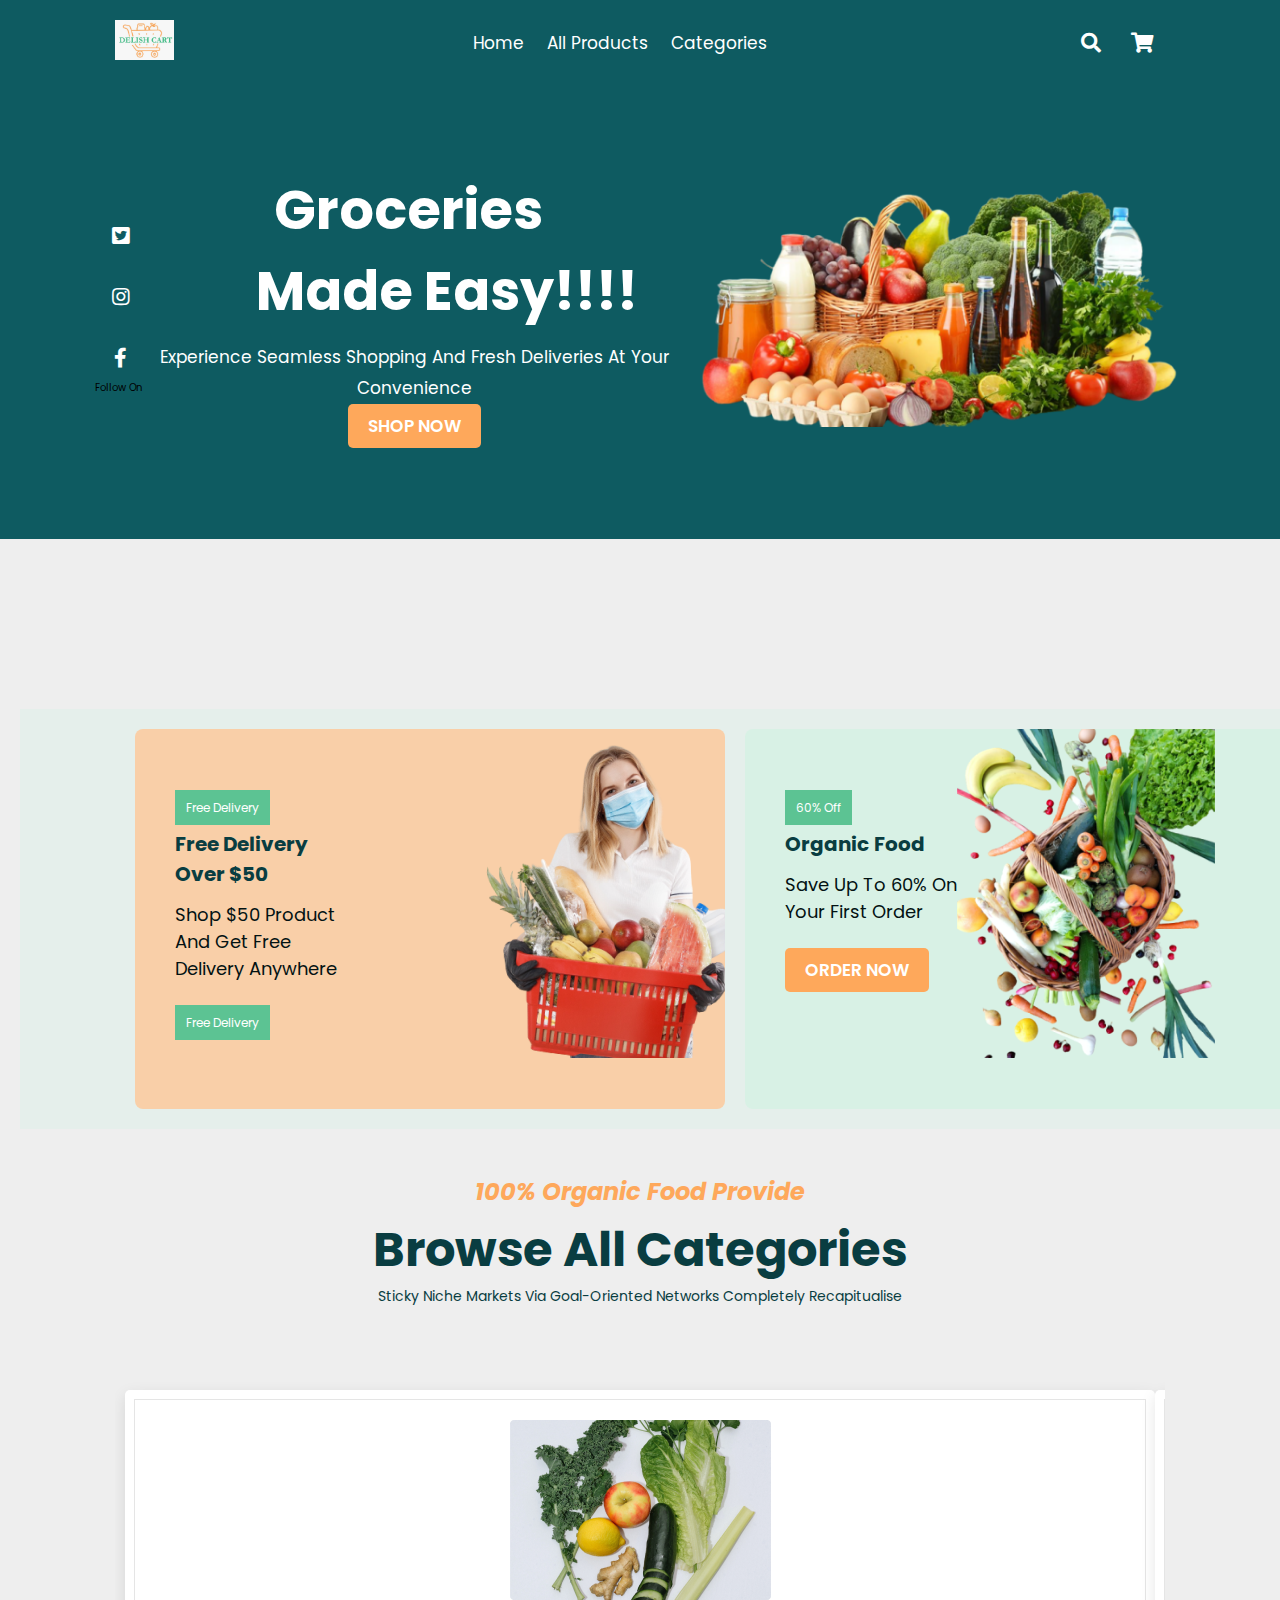
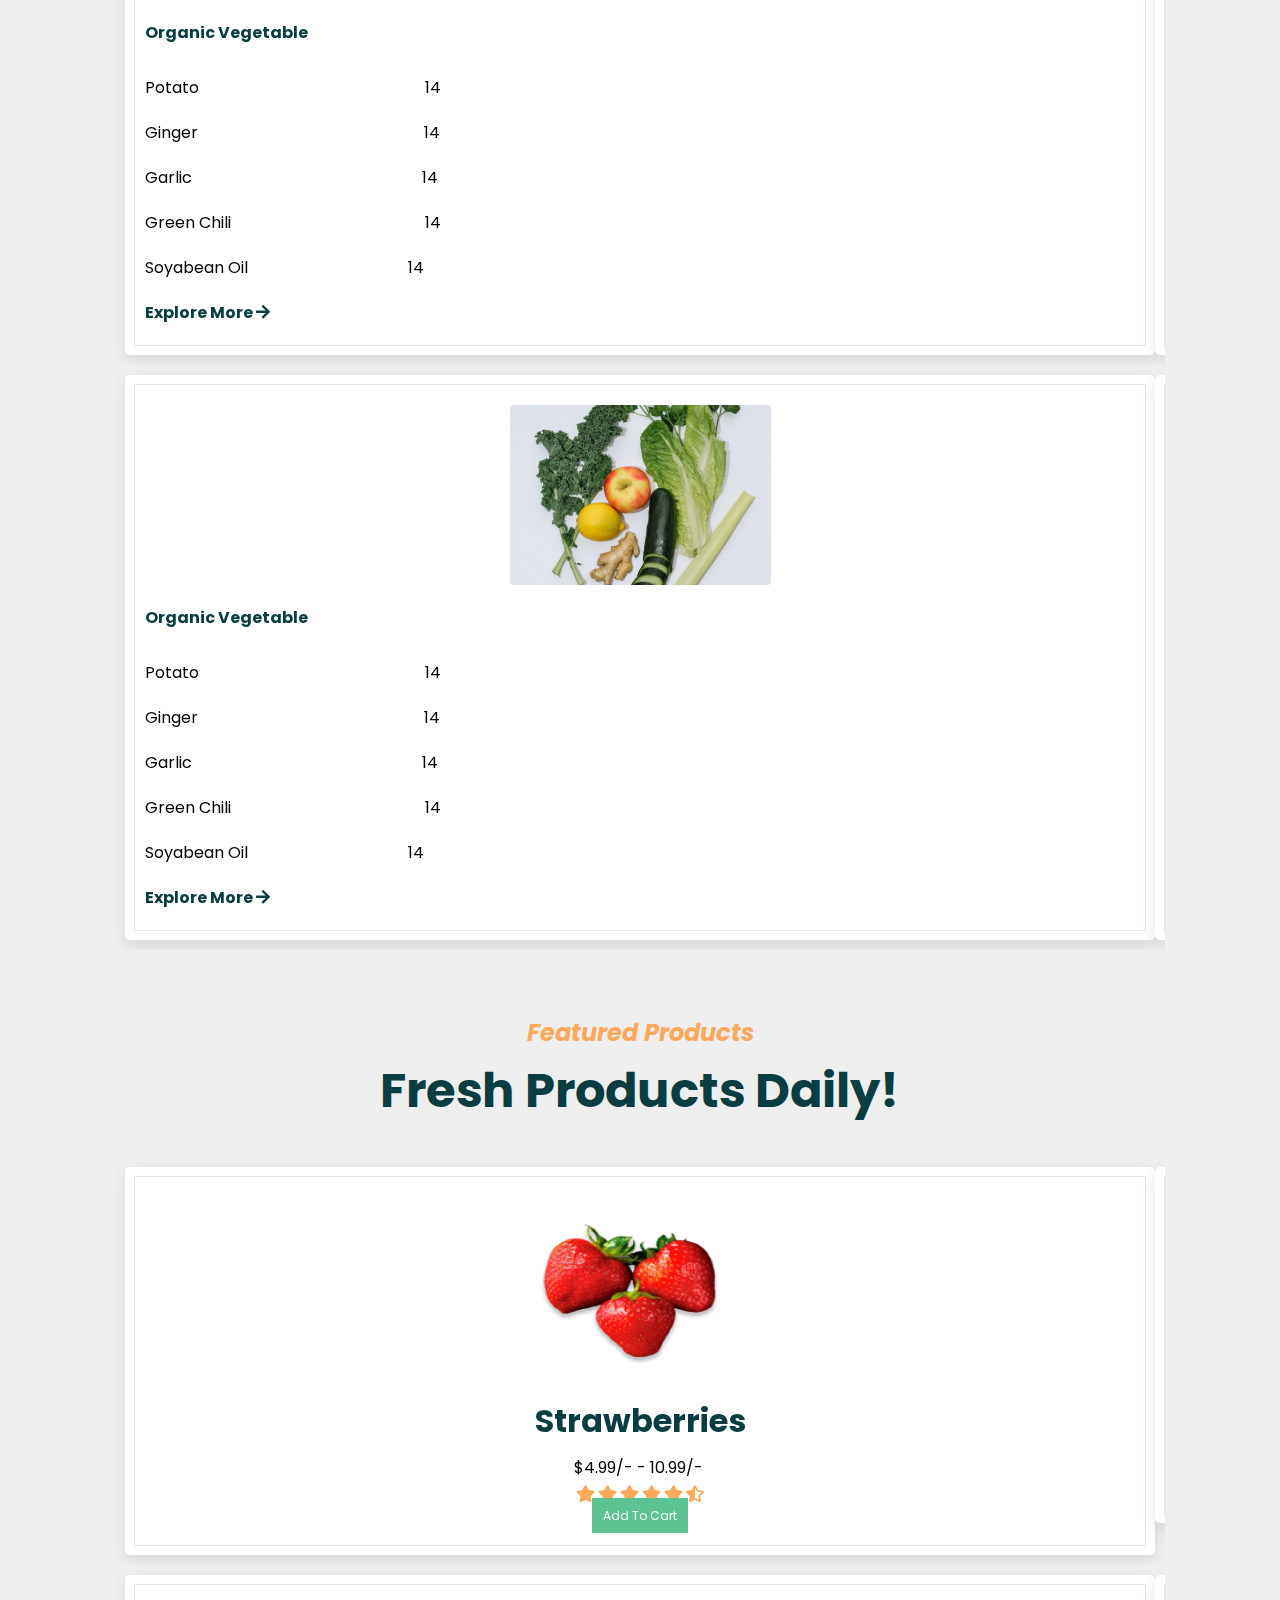
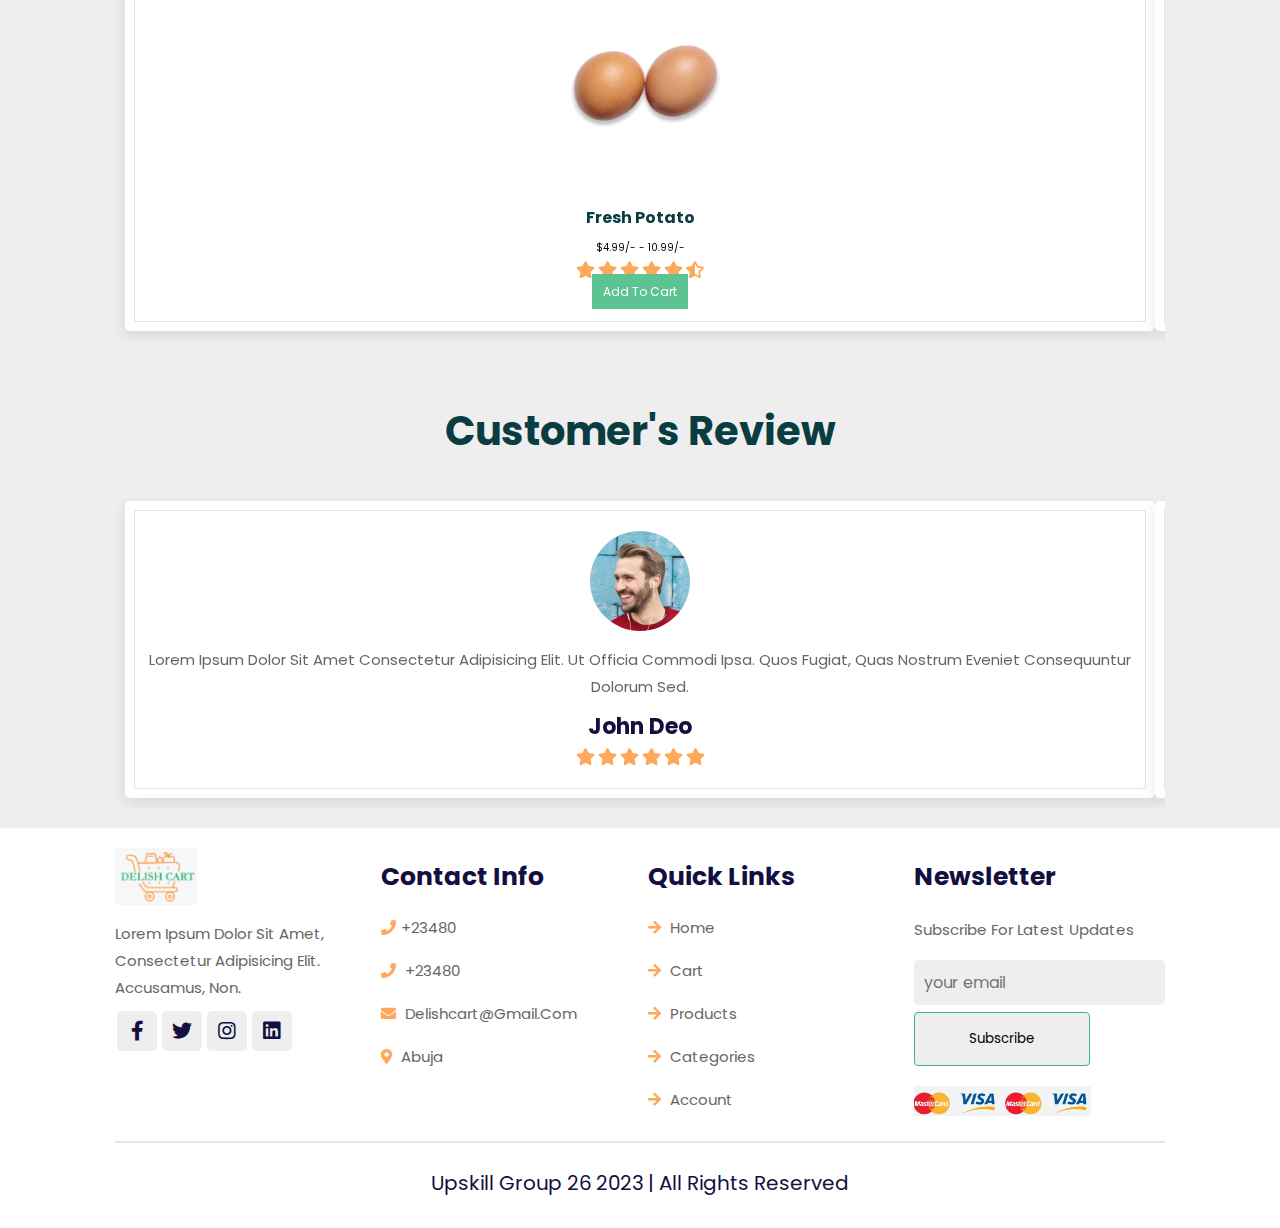
==== commit 0836b153: "products" ====
--- a/index.html
+++ b/index.html
@@ -14,10 +14,10 @@
 <body>
    
     <header class="header">
-        <a href="#" class="logo"> <img src="./images/logo.jpg" alt="logo"></a>
+        <a href="#" class="logo"> <img src="./image/logo.jpg" alt="logo"></a>
         <nav class="navbar">
             <a href="#">Home</a> 
-            <a href="./pages/products">All Products</a> 
+            <a href="./pages/products/index.html">All Products</a> 
             <a href="./pages/categories">Categories</a> 
             
         </nav>
@@ -43,7 +43,7 @@
              <a href="#" class="btn-shop">shop now</a>
         </div>
         <div>
-            <img src="./images/food-basket-removebg-preview (1) 1.png" alt="">
+            <img src="./image/food-basket-removebg-preview (1) 1.png" alt="">
         </div>
     </section>
     <section class="features" style="margin-left: 20px;">
@@ -55,7 +55,7 @@
                 <a href="#" class="btn">Free Delivery</a>
             </div>
         
-                <img src="images/unsplash_wU_TbWqdPJI.png" alt="">         
+                <img src="image/unsplash_wU_TbWqdPJI.png" alt="">         
             
         </div>
         <div class="box-container two">
@@ -66,7 +66,7 @@
                 <a href="#" class="btn-shop">Order Now</a>
             </div>
         
-                <img style="margin-right: 120px;" src="images/unsplash_nXKDqpmdx_8 1.png" alt=""> 
+                <img style="margin-right: 120px;" src="image/unsplash_nXKDqpmdx_8 1.png" alt=""> 
             
         </div>
     </section>
@@ -79,7 +79,7 @@
         <div class="swiper product-slider">
             <div class="swiper-wrapper">
                 <div class="swiper-slide box">
-                    <img src="images/unsplash_atUjuLuFEcc 1.png" alt="">
+                    <img src="image/unsplash_atUjuLuFEcc 1.png" alt="">
                     <div class="outer-flex">
                         <h3>Organic Vegetable</h3>
                         <div class="inner-flex">
@@ -106,7 +106,7 @@
                    
                 </div>
                 <div class="swiper-slide box">
-                    <img src="images/unsplash_TN09yTRftZ8 1.png" alt="">
+                    <img src="image/unsplash_TN09yTRftZ8 1.png" alt="">
                     <div class="outer-flex">
                         <h3>Organic Vegetable</h3>
                         <div class="inner-flex">
@@ -133,61 +133,61 @@
                     </div>
                 </div>
                 <div class="swiper-slide box">
-                    <img src="images/unsplash_Nz5RikEiaG8 1.png" alt="">
-                    <div class="outer-flex">
-                        <h3>Organic Vegetable</h3>
-                        <div class="inner-flex">
-                           <pre>Potato         </pre> 
-                           <p>14</p>
-                        </div>
-                        <div class="inner-flex">
-                            <pre>Ginger         </pre> 
-                            <p>14</p>
-                         </div>
-                         <div class="inner-flex">
-                            <pre>Garlic          </pre>
-                            <p>14</p>
-                         </div>
-                         <div class="inner-flex">
-                            <pre>Green Chili </pre>
-                            <p>14</p>
-                         </div>
-                         <div class="inner-flex">
-                             <pre>Soyabean oil                                        14</pre>
-                            <p>14</p>
-                         </div>      
-                         <h1>Explore more <i class="fas fa-arrow-right"></i> </h1>
-                    </div>
-                </div>
-                <div class="swiper-slide box">
-                    <img src="images/unsplash_Nz5RikEiaG8 1.png" alt="">
-                    <div class="outer-flex">
-                        <h3>Organic Vegetable</h3>
-                        <div class="inner-flex">
-                           <pre>Potato         </pre> 
-                           <p>14</p>
-                        </div>
-                        <div class="inner-flex">
-                            <pre>Ginger         </pre> 
-                            <p>14</p>
-                         </div>
-                         <div class="inner-flex">
-                            <pre>Garlic          </pre>
-                            <p>14</p>
-                         </div>
-                         <div class="inner-flex">
-                            <pre>Green Chili </pre>
-                            <p>14</p>
-                         </div>
-                         <div class="inner-flex">
-                             <pre>Soyabean oil                                        14</pre>
-                            <p>14</p>
-                         </div>      
-                         <h1>Explore more <i class="fas fa-arrow-right"></i> </h1>
-                    </div>
-                </div>
-                <div class="swiper-slide box">
-                    <img src="images/unsplash_f5WcXes7b_0.png" alt="">
+                    <img src="image/unsplash_Nz5RikEiaG8 1.png" alt="">
+                    <div class="outer-flex">
+                        <h3>Organic Vegetable</h3>
+                        <div class="inner-flex">
+                           <pre>Potato         </pre> 
+                           <p>14</p>
+                        </div>
+                        <div class="inner-flex">
+                            <pre>Ginger         </pre> 
+                            <p>14</p>
+                         </div>
+                         <div class="inner-flex">
+                            <pre>Garlic          </pre>
+                            <p>14</p>
+                         </div>
+                         <div class="inner-flex">
+                            <pre>Green Chili </pre>
+                            <p>14</p>
+                         </div>
+                         <div class="inner-flex">
+                             <pre>Soyabean oil                                        14</pre>
+                            <p>14</p>
+                         </div>      
+                         <h1>Explore more <i class="fas fa-arrow-right"></i> </h1>
+                    </div>
+                </div>
+                <div class="swiper-slide box">
+                    <img src="image/unsplash_Nz5RikEiaG8 1.png" alt="">
+                    <div class="outer-flex">
+                        <h3>Organic Vegetable</h3>
+                        <div class="inner-flex">
+                           <pre>Potato         </pre> 
+                           <p>14</p>
+                        </div>
+                        <div class="inner-flex">
+                            <pre>Ginger         </pre> 
+                            <p>14</p>
+                         </div>
+                         <div class="inner-flex">
+                            <pre>Garlic          </pre>
+                            <p>14</p>
+                         </div>
+                         <div class="inner-flex">
+                            <pre>Green Chili </pre>
+                            <p>14</p>
+                         </div>
+                         <div class="inner-flex">
+                             <pre>Soyabean oil                                        14</pre>
+                            <p>14</p>
+                         </div>      
+                         <h1>Explore more <i class="fas fa-arrow-right"></i> </h1>
+                    </div>
+                </div>
+                <div class="swiper-slide box">
+                    <img src="image/unsplash_f5WcXes7b_0.png" alt="">
                     <div class="outer-flex">
                         <h3>Organic Vegetable</h3>
                         <div class="inner-flex">
@@ -218,7 +218,7 @@
         <div class="swiper product-slider">
             <div class="swiper-wrapper">
                 <div class="swiper-slide box">
-                    <img src="images/unsplash_atUjuLuFEcc 1.png" alt="">
+                    <img src="image/unsplash_atUjuLuFEcc 1.png" alt="">
                     <div class="outer-flex">
                         <h3>Organic Vegetable</h3>
                         <div class="inner-flex">
@@ -245,7 +245,7 @@
                    
                 </div>
                 <div class="swiper-slide box">
-                    <img src="images/unsplash_TN09yTRftZ8 1.png" alt="">
+                    <img src="image/unsplash_TN09yTRftZ8 1.png" alt="">
                     <div class="outer-flex">
                         <h3>Organic Vegetable</h3>
                         <div class="inner-flex">
@@ -272,61 +272,61 @@
                     </div>
                 </div>
                 <div class="swiper-slide box">
-                    <img src="images/unsplash_Nz5RikEiaG8 1.png" alt="">
-                    <div class="outer-flex">
-                        <h3>Organic Vegetable</h3>
-                        <div class="inner-flex">
-                           <pre>Potato         </pre> 
-                           <p>14</p>
-                        </div>
-                        <div class="inner-flex">
-                            <pre>Ginger         </pre> 
-                            <p>14</p>
-                         </div>
-                         <div class="inner-flex">
-                            <pre>Garlic          </pre>
-                            <p>14</p>
-                         </div>
-                         <div class="inner-flex">
-                            <pre>Green Chili </pre>
-                            <p>14</p>
-                         </div>
-                         <div class="inner-flex">
-                             <pre>Soyabean oil                                        14</pre>
-                            <p>14</p>
-                         </div>      
-                         <h1>Explore more <i class="fas fa-arrow-right"></i> </h1>
-                    </div>
-                </div>
-                <div class="swiper-slide box">
-                    <img src="images/unsplash_Nz5RikEiaG8 1.png" alt="">
-                    <div class="outer-flex">
-                        <h3>Organic Vegetable</h3>
-                        <div class="inner-flex">
-                           <pre>Potato         </pre> 
-                           <p>14</p>
-                        </div>
-                        <div class="inner-flex">
-                            <pre>Ginger         </pre> 
-                            <p>14</p>
-                         </div>
-                         <div class="inner-flex">
-                            <pre>Garlic          </pre>
-                            <p>14</p>
-                         </div>
-                         <div class="inner-flex">
-                            <pre>Green Chili </pre>
-                            <p>14</p>
-                         </div>
-                         <div class="inner-flex">
-                             <pre>Soyabean oil                                        14</pre>
-                            <p>14</p>
-                         </div>      
-                         <h1>Explore more <i class="fas fa-arrow-right"></i> </h1>
-                    </div>
-                </div>
-                <div class="swiper-slide box">
-                    <img src="images/unsplash_f5WcXes7b_0.png" alt="">
+                    <img src="image/unsplash_Nz5RikEiaG8 1.png" alt="">
+                    <div class="outer-flex">
+                        <h3>Organic Vegetable</h3>
+                        <div class="inner-flex">
+                           <pre>Potato         </pre> 
+                           <p>14</p>
+                        </div>
+                        <div class="inner-flex">
+                            <pre>Ginger         </pre> 
+                            <p>14</p>
+                         </div>
+                         <div class="inner-flex">
+                            <pre>Garlic          </pre>
+                            <p>14</p>
+                         </div>
+                         <div class="inner-flex">
+                            <pre>Green Chili </pre>
+                            <p>14</p>
+                         </div>
+                         <div class="inner-flex">
+                             <pre>Soyabean oil                                        14</pre>
+                            <p>14</p>
+                         </div>      
+                         <h1>Explore more <i class="fas fa-arrow-right"></i> </h1>
+                    </div>
+                </div>
+                <div class="swiper-slide box">
+                    <img src="image/unsplash_Nz5RikEiaG8 1.png" alt="">
+                    <div class="outer-flex">
+                        <h3>Organic Vegetable</h3>
+                        <div class="inner-flex">
+                           <pre>Potato         </pre> 
+                           <p>14</p>
+                        </div>
+                        <div class="inner-flex">
+                            <pre>Ginger         </pre> 
+                            <p>14</p>
+                         </div>
+                         <div class="inner-flex">
+                            <pre>Garlic          </pre>
+                            <p>14</p>
+                         </div>
+                         <div class="inner-flex">
+                            <pre>Green Chili </pre>
+                            <p>14</p>
+                         </div>
+                         <div class="inner-flex">
+                             <pre>Soyabean oil                                        14</pre>
+                            <p>14</p>
+                         </div>      
+                         <h1>Explore more <i class="fas fa-arrow-right"></i> </h1>
+                    </div>
+                </div>
+                <div class="swiper-slide box">
+                    <img src="image/unsplash_f5WcXes7b_0.png" alt="">
                     <div class="outer-flex">
                         <h3>Organic Vegetable</h3>
                         <div class="inner-flex">
@@ -365,7 +365,7 @@
         <div class="swiper product-slider">
             <div class="swiper-wrapper">
                 <div class="swiper-slide box">
-                    <img src="images/Rectangle 65.png" alt="">
+                    <img src="image/Rectangle 65.png" alt="">
                     <h3 style="font-size: 32px;">Strawberries</h3>
                     <pre class="price">$4.99/- - 10.99/- </pre>
                     <div class="stars">
@@ -379,7 +379,7 @@
                     <a href="#" class="btn">add to cart</a>
                 </div>
                 <div class="swiper-slide box">
-                    <img src="images/Rectangle 67.png" alt="">
+                    <img src="image/Rectangle 67.png" alt="">
                     <h3>fresh orange</h3>
                     <div class="price">$4.99/- - 10.99/- </div>
                     <div class="stars">
@@ -393,7 +393,7 @@
                     <a href="#" class="btn">add to cart</a>
                 </div>
                 <div class="swiper-slide box">
-                    <img src="images/Rectangle 65 (1).png" alt="">
+                    <img src="image/Rectangle 65 (1).png" alt="">
                     <h3>fresh onion</h3>
                     <div class="price">$4.99/- - 10.99/- </div>
                     <div class="stars">
@@ -407,7 +407,7 @@
                     <a href="#" class="btn">add to cart</a>
                 </div>
                 <div class="swiper-slide box">
-                    <img src="images/Rectangle 65 (2).png" alt="">
+                    <img src="image/Rectangle 65 (2).png" alt="">
                     <h3>fresh meat</h3>
                     <div class="price">$4.99/- - 10.99/- </div>
                     <div class="stars">
@@ -421,7 +421,7 @@
                     <a href="#" class="btn">add to cart</a>
                 </div>
                 <div class="swiper-slide box">
-                    <img src="images/Rectangle 65 (3).png" alt="">
+                    <img src="image/Rectangle 65 (3).png" alt="">
                     <h3>fresh cabbage</h3>
                     <div class="price">$4.99/- - 10.99/- </div>
                     <div class="stars">
@@ -441,7 +441,7 @@
         <div class="swiper product-slider">
             <div class="swiper-wrapper">
                 <div class="swiper-slide box">
-                    <img src="images/Rectangle 65 (4).png" alt="">
+                    <img src="image/Rectangle 65 (4).png" alt="">
                     <h3>fresh potato</h3>
                     <div class="price">$4.99/- - 10.99/- </div>
                     <div class="stars">
@@ -455,7 +455,7 @@
                     <a href="#" class="btn">add to cart</a>
                 </div>
                 <div class="swiper-slide box">
-                    <img src="images/Rectangle 65 (5).png" alt="">
+                    <img src="image/Rectangle 65 (5).png" alt="">
                     <h3>fresh avocado</h3>
                     <div class="price">$4.99/- - 10.99/- </div>
                     <div class="stars">
@@ -469,7 +469,7 @@
                     <a href="#" class="btn">add to cart</a>
                 </div>
                 <div class="swiper-slide box">
-                    <img src="images/Rectangle 65 (6).png" alt="">
+                    <img src="image/Rectangle 65 (6).png" alt="">
                     <h3>fresh carrot</h3>
                     <div class="price">$4.99/- - 10.99/- </div>
                     <div class="stars">
@@ -483,7 +483,7 @@
                     <a href="#" class="btn">add to cart</a>
                 </div>
                 <div class="swiper-slide box">
-                    <img src="images/Rectangle 65 (1).png" alt="">
+                    <img src="image/Rectangle 65 (1).png" alt="">
                     <h3>green lemon</h3>
                     <div class="price">$4.99/- - 10.99/- </div>
                     <div class="stars">
@@ -567,7 +567,7 @@
     <section class="footer">
         <div class="box-container">
             <div class="box">
-                <img src="./images/logo.jpg" style="width: 82px; height: 57px; background: lightgrey;">
+                <img src="./image/logo.jpg" style="width: 82px; height: 57px; background: lightgrey;">
                 <p>Lorem ipsum dolor sit amet, consectetur adipisicing elit. Accusamus, non.</p>
                 <div class="share">
                     <a href="#" class="fab fa-facebook-f"></a>
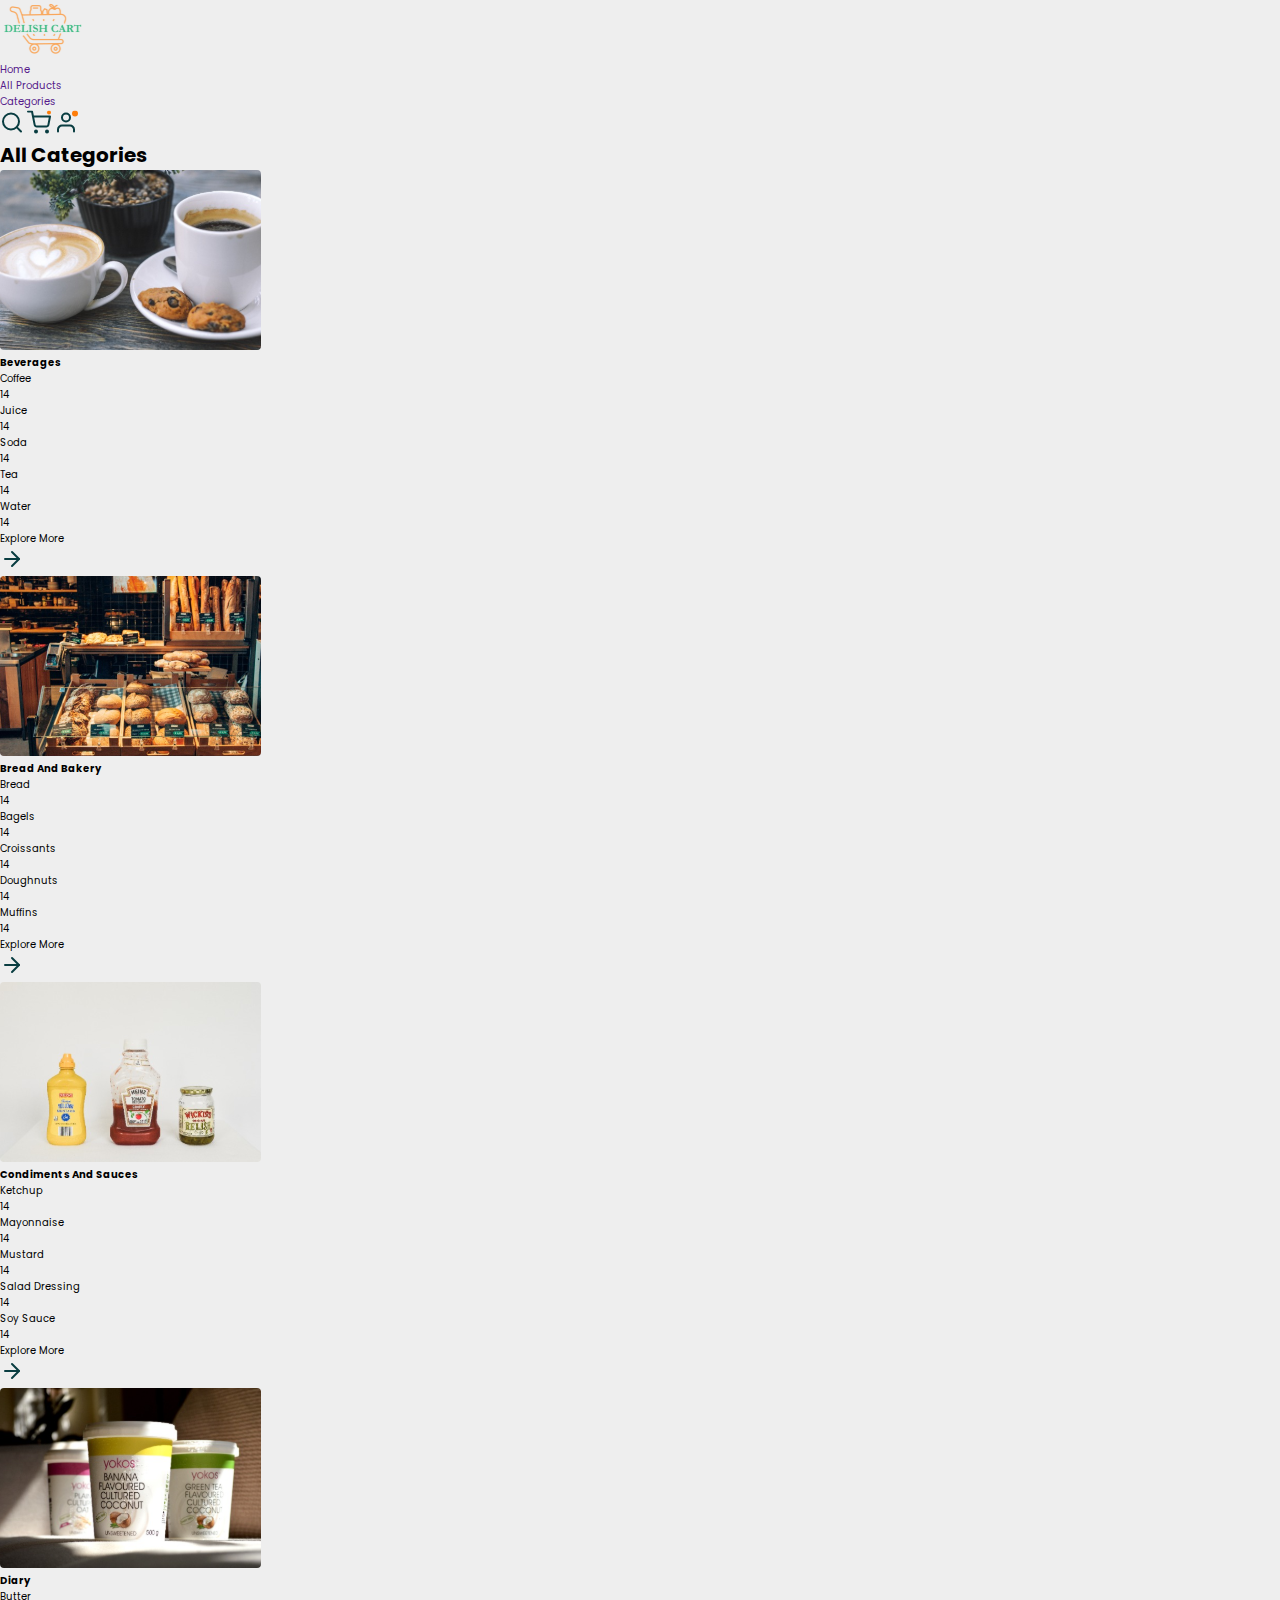
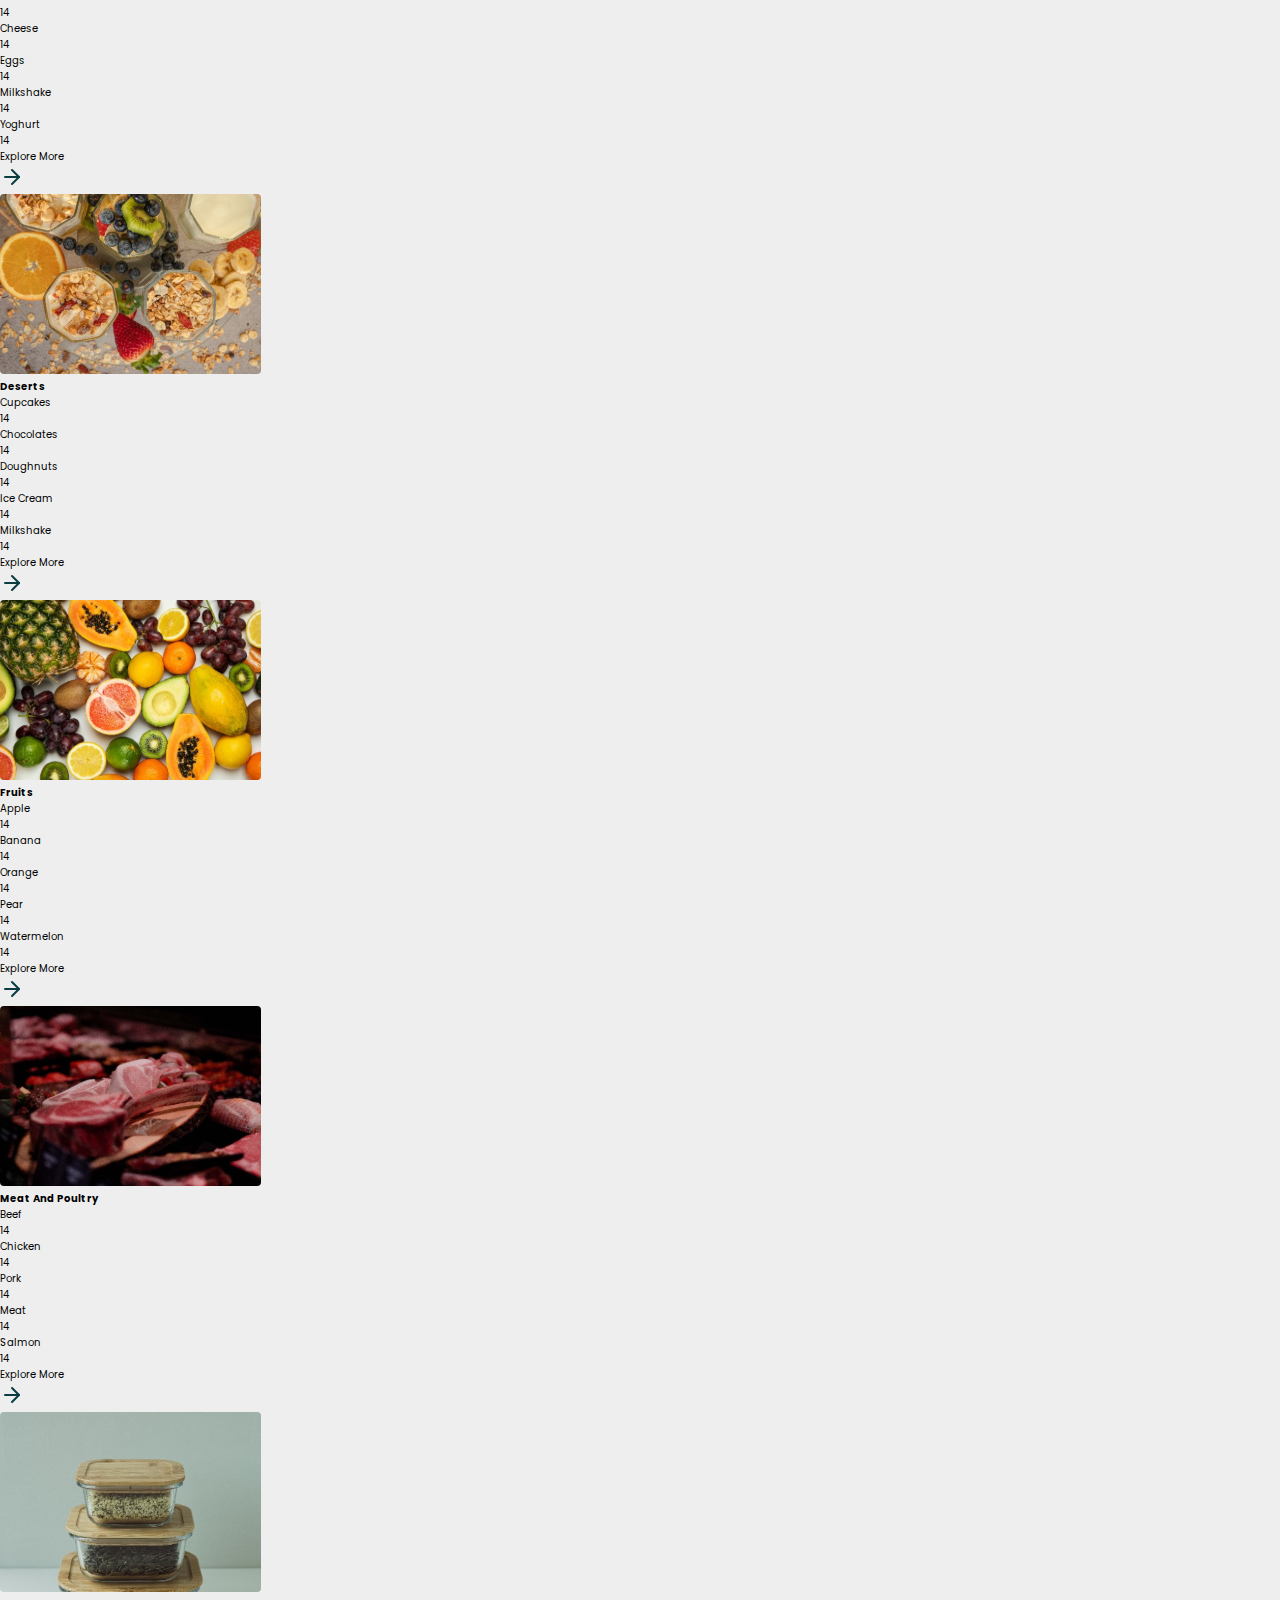
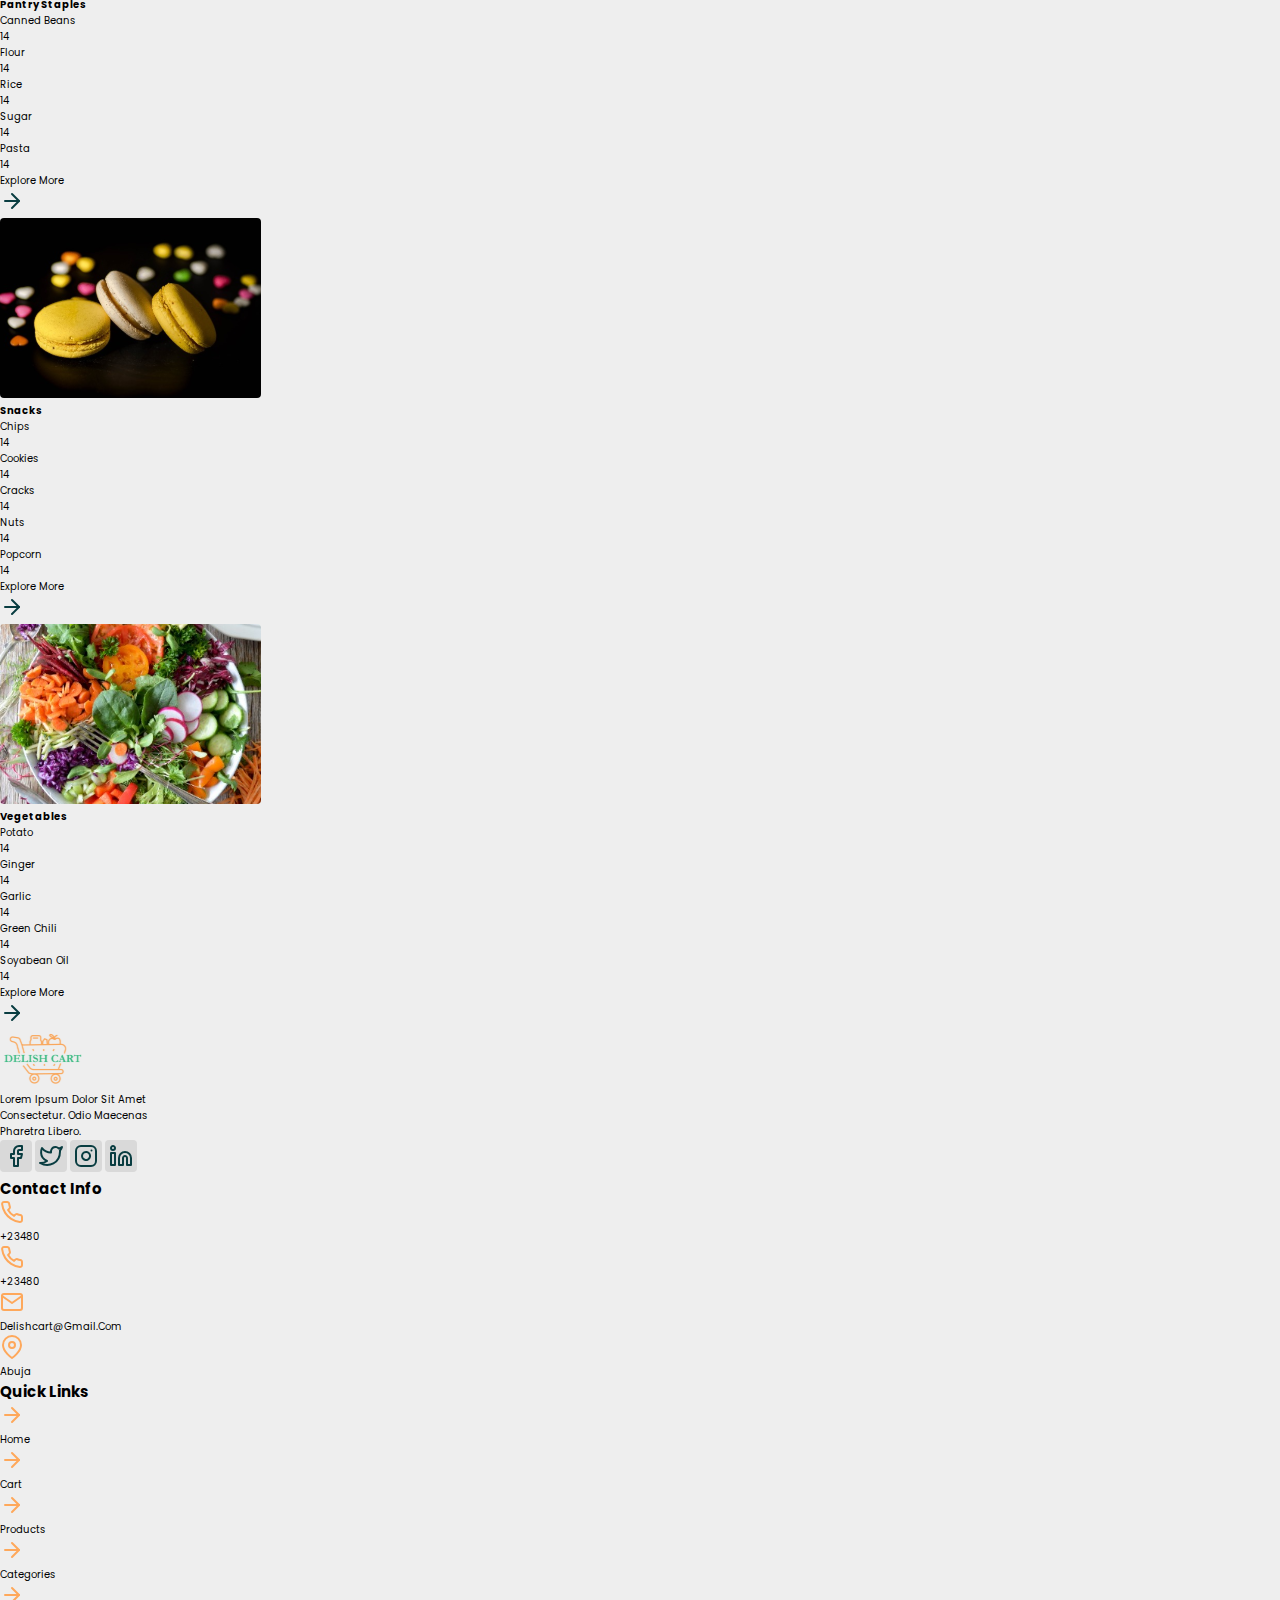
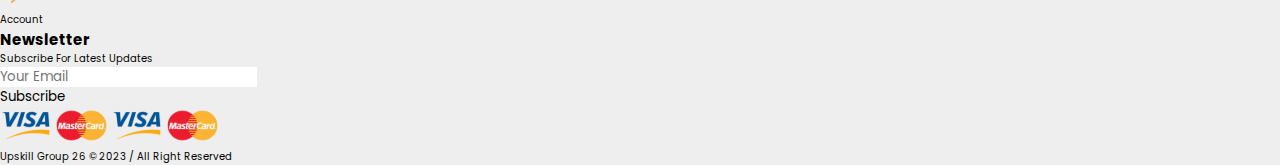
==== commit 0914873f: "commited all categories and checkout page" ====
--- a/index.html
+++ b/index.html
@@ -1,615 +1,694 @@
 <!DOCTYPE html>
 <html lang="en">
-<head>
-    <meta charset="UTF-8">
-    <meta name="viewport" content="width=device-width, initial-scale=1.0">
-    <title>Delish Store</title>
-    <link rel="stylesheet"href="https://cdn.jsdelivr.net/npm/swiper@8/swiper-bundle.min.css"/>
-  
-    
-    <link rel="stylesheet" href='https://cdnjs.cloudflare.com/ajax/libs/font-awesome/5.15.4/css/all.min.css'>
-   
-    <link rel="stylesheet" href="./css/style.css">
-</head>
-<body>
-   
-    <header class="header">
-        <a href="#" class="logo"> <img src="./image/logo.jpg" alt="logo"></a>
-        <nav class="navbar">
-            <a href="#">Home</a> 
-            <a href="./pages/products/index.html">All Products</a> 
-            <a href="./pages/categories">Categories</a> 
-            
+  <head>
+    <meta charset="UTF-8" />
+    <meta name="viewport" content="width=device-width, initial-scale=1.0" />
+    <title>Upskill Project</title>
+    <link rel="stylesheet" href="./css/style.css" />
+  </head>
+  <body>
+    <div class="generalContainer">
+      <header>
+        <nav>
+          <div>
+            <img src="./images/Delish-cart 1.svg" alt="">
+          </div>
+          <div class="listItems">
+            <ul>
+              <li><a href="">Home</a></li>
+              <li><a href="">All Products</a></li>
+              <li class="category"><a href="">Categories</a></li>
+            </ul>
+          </div>
+          <div class="logos">
+            <img src="./images/search (1).svg" alt="">
+            <img src="./images/shopping-cart.svg" alt="">
+            <img src="./images/user.svg" alt="">
+          </div>
         </nav>
-        <div class="icons">
-            <div class="fas fa-bars" id="menu-btn"></div>
-            <div class="fas fa-search" id="search-btn"></div>
-            <div class="fas fa-shopping-cart" id="cart-btn"></div>
-           
-        </div> 
-    </header>
-    <section class="home" style="width: 1300px;">
-        <div class="icons left">
-            <div class="fab fa-twitter-square"></div> <br>
-            <div class="fab fa-instagram"></div> <br>
-            <div class="fab fa-facebook-f"></div>
-            
-            <p>follow on</p>
+      </header>
+
+      <div class="section1">
+        <div class="all"><h1>All Categories</h1></div>
+        <div class="imageDisplayContainer">
+          <div class="individualItemsContainer">
+            <div>
+              <img class="imm" src="./images/pic1.svg" alt="" />
+            </div>
+            <div class="itemList">
+              <h4 class="bev">Beverages</h4>
+              <div class="itemListQuantityContainer">
+                <p>Coffee</p>
+                <p>14</p>
+              </div>
+              <div class="itemListQuantityContainer">
+                <p>Juice</p>
+                <p>14</p>
+              </div>
+              <div class="itemListQuantityContainer">
+                <p>Soda</p>
+                <p>14</p>
+              </div>
+
+              <div class="itemListQuantityContainer">
+                <p>Tea</p>
+                <p>14</p>
+              </div>
+
+              <div class="itemListQuantityContainer">
+                <p>Water</p>
+                <p>14</p>
+              </div>
+              <div class="ExploreContainer">
+                <p>Explore More</p>
+                <svg
+                  width="24"
+                  height="24"
+                  viewBox="0 0 24 24"
+                  fill="none"
+                  xmlns="http://www.w3.org/2000/svg"
+                >
+                  <path
+                    d="M5 12H19"
+                    stroke="#093D41"
+                    stroke-width="2"
+                    stroke-linecap="round"
+                    stroke-linejoin="round"
+                  />
+                  <path
+                    d="M12 5L19 12L12 19"
+                    stroke="#093D41"
+                    stroke-width="2"
+                    stroke-linecap="round"
+                    stroke-linejoin="round"
+                  />
+                </svg>
+              </div>
+            </div>
+          </div>
+          <!-- second item container started here -->
+          <div class="individualItemsContainer">
+            <div>
+              <img class="imm" src="./images/pic2.svg" alt="" />
+            </div>
+            <div class="itemList">
+              <h4 class="bev">Bread and Bakery</h4>
+              <div class="itemListQuantityContainer">
+                <p>Bread</p>
+                <p>14</p>
+              </div>
+              <div class="itemListQuantityContainer">
+                <p>Bagels</p>
+                <p>14</p>
+              </div>
+              <div class="itemListQuantityContainer">
+                <p>Croissants</p>
+                <p>14</p>
+              </div>
+
+              <div class="itemListQuantityContainer">
+                <p>Doughnuts</p>
+                <p>14</p>
+              </div>
+
+              <div class="itemListQuantityContainer">
+                <p>Muffins</p>
+                <p>14</p>
+              </div>
+              <div class="ExploreContainer">
+                <p>Explore More</p>
+                <svg
+                  width="24"
+                  height="24"
+                  viewBox="0 0 24 24"
+                  fill="none"
+                  xmlns="http://www.w3.org/2000/svg"
+                >
+                  <path
+                    d="M5 12H19"
+                    stroke="#093D41"
+                    stroke-width="2"
+                    stroke-linecap="round"
+                    stroke-linejoin="round"
+                  />
+                  <path
+                    d="M12 5L19 12L12 19"
+                    stroke="#093D41"
+                    stroke-width="2"
+                    stroke-linecap="round"
+                    stroke-linejoin="round"
+                  />
+                </svg>
+              </div>
+            </div>
+          </div>
+          <!-- 3rd item container started here -->
+          <div class="individualItemsContainer">
+            <div>
+              <img class="imm" src="./images/pic3.svg" alt="" />
+            </div>
+            <div class="itemList">
+              <h4 class="bev">Condiments and Sauces</h4>
+              <div class="itemListQuantityContainer">
+                <p>Ketchup</p>
+                <p>14</p>
+              </div>
+              <div class="itemListQuantityContainer">
+                <p>Mayonnaise</p>
+                <p>14</p>
+              </div>
+              <div class="itemListQuantityContainer">
+                <p>Mustard</p>
+                <p>14</p>
+              </div>
+
+              <div class="itemListQuantityContainer">
+                <p>Salad Dressing</p>
+                <p>14</p>
+              </div>
+
+              <div class="itemListQuantityContainer">
+                <p>Soy Sauce</p>
+                <p>14</p>
+              </div>
+              <div class="ExploreContainer">
+                <p>Explore More</p>
+                <svg
+                  width="24"
+                  height="24"
+                  viewBox="0 0 24 24"
+                  fill="none"
+                  xmlns="http://www.w3.org/2000/svg"
+                >
+                  <path
+                    d="M5 12H19"
+                    stroke="#093D41"
+                    stroke-width="2"
+                    stroke-linecap="round"
+                    stroke-linejoin="round"
+                  />
+                  <path
+                    d="M12 5L19 12L12 19"
+                    stroke="#093D41"
+                    stroke-width="2"
+                    stroke-linecap="round"
+                    stroke-linejoin="round"
+                  />
+                </svg>
+              </div>
+            </div>
+          </div>
+          <!-- 4th item container started here -->
+          <div class="individualItemsContainer">
+            <div>
+              <img class="imm" src="./images/pic4.svg" alt="" />
+            </div>
+            <div class="itemList">
+              <h4 class="bev">Diary</h4>
+              <div class="itemListQuantityContainer">
+                <p>Butter</p>
+                <p>14</p>
+              </div>
+              <div class="itemListQuantityContainer">
+                <p>Cheese</p>
+                <p>14</p>
+              </div>
+              <div class="itemListQuantityContainer">
+                <p>Eggs</p>
+                <p>14</p>
+              </div>
+
+              <div class="itemListQuantityContainer">
+                <p>Milkshake</p>
+                <p>14</p>
+              </div>
+
+              <div class="itemListQuantityContainer">
+                <p>Yoghurt</p>
+                <p>14</p>
+              </div>
+              <div class="ExploreContainer">
+                <p>Explore More</p>
+                <svg
+                  width="24"
+                  height="24"
+                  viewBox="0 0 24 24"
+                  fill="none"
+                  xmlns="http://www.w3.org/2000/svg"
+                >
+                  <path
+                    d="M5 12H19"
+                    stroke="#093D41"
+                    stroke-width="2"
+                    stroke-linecap="round"
+                    stroke-linejoin="round"
+                  />
+                  <path
+                    d="M12 5L19 12L12 19"
+                    stroke="#093D41"
+                    stroke-width="2"
+                    stroke-linecap="round"
+                    stroke-linejoin="round"
+                  />
+                </svg>
+              </div>
+            </div>
+          </div>
+          <!-- fifth item container started here -->
+          <div class="individualItemsContainer">
+            <div>
+              <img class="imm" src="./images/pic5.svg" alt="" />
+            </div>
+            <div class="itemList">
+              <h4 class="bev">Deserts</h4>
+              <div class="itemListQuantityContainer">
+                <p>Cupcakes</p>
+                <p>14</p>
+              </div>
+              <div class="itemListQuantityContainer">
+                <p>Chocolates</p>
+                <p>14</p>
+              </div>
+              <div class="itemListQuantityContainer">
+                <p>Doughnuts</p>
+                <p>14</p>
+              </div>
+
+              <div class="itemListQuantityContainer">
+                <p>Ice Cream</p>
+                <p>14</p>
+              </div>
+
+              <div class="itemListQuantityContainer">
+                <p>Milkshake</p>
+                <p>14</p>
+              </div>
+              <div class="ExploreContainer">
+                <p>Explore More</p>
+                <svg
+                  width="24"
+                  height="24"
+                  viewBox="0 0 24 24"
+                  fill="none"
+                  xmlns="http://www.w3.org/2000/svg"
+                >
+                  <path
+                    d="M5 12H19"
+                    stroke="#093D41"
+                    stroke-width="2"
+                    stroke-linecap="round"
+                    stroke-linejoin="round"
+                  />
+                  <path
+                    d="M12 5L19 12L12 19"
+                    stroke="#093D41"
+                    stroke-width="2"
+                    stroke-linecap="round"
+                    stroke-linejoin="round"
+                  />
+                </svg>
+              </div>
+            </div>
+          </div>
+          <!-- sixth item container started here -->
+          <div class="individualItemsContainer">
+            <div>
+              <img class="imm" src="./images/pic6.svg" alt="" />
+            </div>
+            <div class="itemList">
+              <h4 class="bev">Fruits</h4>
+              <div class="itemListQuantityContainer">
+                <p>Apple</p>
+                <p>14</p>
+              </div>
+              <div class="itemListQuantityContainer">
+                <p>Banana</p>
+                <p>14</p>
+              </div>
+              <div class="itemListQuantityContainer">
+                <p>Orange</p>
+                <p>14</p>
+              </div>
+
+              <div class="itemListQuantityContainer">
+                <p>Pear</p>
+                <p>14</p>
+              </div>
+
+              <div class="itemListQuantityContainer">
+                <p>Watermelon</p>
+                <p>14</p>
+              </div>
+              <div class="ExploreContainer">
+                <p>Explore More</p>
+                <svg
+                  width="24"
+                  height="24"
+                  viewBox="0 0 24 24"
+                  fill="none"
+                  xmlns="http://www.w3.org/2000/svg"
+                >
+                  <path
+                    d="M5 12H19"
+                    stroke="#093D41"
+                    stroke-width="2"
+                    stroke-linecap="round"
+                    stroke-linejoin="round"
+                  />
+                  <path
+                    d="M12 5L19 12L12 19"
+                    stroke="#093D41"
+                    stroke-width="2"
+                    stroke-linecap="round"
+                    stroke-linejoin="round"
+                  />
+                </svg>
+              </div>
+            </div>
+          </div>
+          <!-- seventh item container started here -->
+          <div class="individualItemsContainer">
+            <div>
+              <img class="imm" src="./images/pic7.svg" alt="" />
+            </div>
+            <div class="itemList">
+              <h4 class="bev">Meat and Poultry</h4>
+              <div class="itemListQuantityContainer">
+                <p>Beef</p>
+                <p>14</p>
+              </div>
+              <div class="itemListQuantityContainer">
+                <p>Chicken</p>
+                <p>14</p>
+              </div>
+              <div class="itemListQuantityContainer">
+                <p>Pork</p>
+                <p>14</p>
+              </div>
+
+              <div class="itemListQuantityContainer">
+                <p>Meat</p>
+                <p>14</p>
+              </div>
+
+              <div class="itemListQuantityContainer">
+                <p>Salmon</p>
+                <p>14</p>
+              </div>
+              <div class="ExploreContainer">
+                <p>Explore More</p>
+                <svg
+                  width="24"
+                  height="24"
+                  viewBox="0 0 24 24"
+                  fill="none"
+                  xmlns="http://www.w3.org/2000/svg"
+                >
+                  <path
+                    d="M5 12H19"
+                    stroke="#093D41"
+                    stroke-width="2"
+                    stroke-linecap="round"
+                    stroke-linejoin="round"
+                  />
+                  <path
+                    d="M12 5L19 12L12 19"
+                    stroke="#093D41"
+                    stroke-width="2"
+                    stroke-linecap="round"
+                    stroke-linejoin="round"
+                  />
+                </svg>
+              </div>
+            </div>
+          </div>
+          <!-- eight item container started here -->
+          <div class="individualItemsContainer">
+            <div>
+              <img class="imm" src="./images/pic8.svg" alt="" />
+            </div>
+            <div class="itemList">
+              <h4 class="bev">Pantry Staples</h4>
+              <div class="itemListQuantityContainer">
+                <p>Canned Beans</p>
+                <p>14</p>
+              </div>
+              <div class="itemListQuantityContainer">
+                <p>Flour</p>
+                <p>14</p>
+              </div>
+              <div class="itemListQuantityContainer">
+                <p>Rice</p>
+                <p>14</p>
+              </div>
+
+              <div class="itemListQuantityContainer">
+                <p>Sugar</p>
+                <p>14</p>
+              </div>
+
+              <div class="itemListQuantityContainer">
+                <p>Pasta</p>
+                <p>14</p>
+              </div>
+              <div class="ExploreContainer">
+                <p>Explore More</p>
+                <svg
+                  width="24"
+                  height="24"
+                  viewBox="0 0 24 24"
+                  fill="none"
+                  xmlns="http://www.w3.org/2000/svg"
+                >
+                  <path
+                    d="M5 12H19"
+                    stroke="#093D41"
+                    stroke-width="2"
+                    stroke-linecap="round"
+                    stroke-linejoin="round"
+                  />
+                  <path
+                    d="M12 5L19 12L12 19"
+                    stroke="#093D41"
+                    stroke-width="2"
+                    stroke-linecap="round"
+                    stroke-linejoin="round"
+                  />
+                </svg>
+              </div>
+            </div>
+          </div>
+          <!-- 9th item container started here -->
+          <div class="individualItemsContainer">
+            <div>
+              <img class="imm" src="./images/pic9.svg" alt="" />
+            </div>
+            <div class="itemList">
+              <h4 class="bev">Snacks</h4>
+              <div class="itemListQuantityContainer">
+                <p>Chips</p>
+                <p>14</p>
+              </div>
+              <div class="itemListQuantityContainer">
+                <p>Cookies</p>
+                <p>14</p>
+              </div>
+              <div class="itemListQuantityContainer">
+                <p>Cracks</p>
+                <p>14</p>
+              </div>
+
+              <div class="itemListQuantityContainer">
+                <p>Nuts</p>
+                <p>14</p>
+              </div>
+
+              <div class="itemListQuantityContainer">
+                <p>Popcorn</p>
+                <p>14</p>
+              </div>
+              <div class="ExploreContainer">
+                <p>Explore More</p>
+                <svg
+                  width="24"
+                  height="24"
+                  viewBox="0 0 24 24"
+                  fill="none"
+                  xmlns="http://www.w3.org/2000/svg"
+                >
+                  <path
+                    d="M5 12H19"
+                    stroke="#093D41"
+                    stroke-width="2"
+                    stroke-linecap="round"
+                    stroke-linejoin="round"
+                  />
+                  <path
+                    d="M12 5L19 12L12 19"
+                    stroke="#093D41"
+                    stroke-width="2"
+                    stroke-linecap="round"
+                    stroke-linejoin="round"
+                  />
+                </svg>
+              </div>
+            </div>
+          </div>
+          <!-- 10th item container started here -->
+          <div class="individualItemsContainer">
+            <div>
+              <img class="imm" src="./images/pic10.svg" alt="" />
+            </div>
+            <div class="itemList">
+              <h4 class="bev">Vegetables</h4>
+              <div class="itemListQuantityContainer">
+                <p>Potato</p>
+                <p>14</p>
+              </div>
+              <div class="itemListQuantityContainer">
+                <p>Ginger</p>
+                <p>14</p>
+              </div>
+              <div class="itemListQuantityContainer">
+                <p>Garlic</p>
+                <p>14</p>
+              </div>
+
+              <div class="itemListQuantityContainer">
+                <p>Green Chili</p>
+                <p>14</p>
+              </div>
+
+              <div class="itemListQuantityContainer">
+                <p>Soyabean Oil</p>
+                <p>14</p>
+              </div>
+              <div class="ExploreContainer">
+                <p>Explore More</p>
+                <svg
+                  width="24"
+                  height="24"
+                  viewBox="0 0 24 24"
+                  fill="none"
+                  xmlns="http://www.w3.org/2000/svg"
+                >
+                  <path
+                    d="M5 12H19"
+                    stroke="#093D41"
+                    stroke-width="2"
+                    stroke-linecap="round"
+                    stroke-linejoin="round"
+                  />
+                  <path
+                    d="M12 5L19 12L12 19"
+                    stroke="#093D41"
+                    stroke-width="2"
+                    stroke-linecap="round"
+                    stroke-linejoin="round"
+                  />
+                </svg>
+              </div>
+            </div>
+          </div>
         </div>
-        <div class="content">
-            <pre>Groceries 
-      Made Easy!!!!</pre>
-            <p>Experience Seamless Shopping and Fresh Deliveries at Your Convenience</p>
-             <a href="#" class="btn-shop">shop now</a>
-        </div>
-        <div>
-            <img src="./image/food-basket-removebg-preview (1) 1.png" alt="">
-        </div>
-    </section>
-    <section class="features" style="margin-left: 20px;">
-        <div class="box-container one">
-            <div class="box">
-                <a class="btn">Free Delivery</a>
-                <h2>Free Delivery over $50</h2>
-                <p>Shop $50 product and get free delivery anywhere</p>
-                <a href="#" class="btn">Free Delivery</a>
-            </div>
-        
-                <img src="image/unsplash_wU_TbWqdPJI.png" alt="">         
+
+      </div>
+
+      <footer>
+        <div class="footItems">
+          <div class="allContact">
+            <div class="footItem1">
+                <div>
+                    <img src="./images/Delish-cart 1.svg" alt="">
+                </div>
+                <p>Lorem ipsum dolor sit amet <br> 
+                    consectetur. Odio maecenas <br>  
+                    pharetra libero.</p>
+                    <div class="socials">
+                        <img src="./images/Facebook.svg" alt="">
+                        <img src="./images/Twitter.svg" alt="">
+                        <img src="./images/instagram.svg" alt="">
+                        <img src="./images/Indeed.svg" alt="">
+                    </div>
+            </div>
+            <div class="footItem2">
+                <h2>Contact Info</h2>
+                <div class="footItem2SubDiv">
+                <div class="contactSubDiv1">
+                  <img src="./images/phone.svg" alt="">
+                  <p>+23480</p>
+                </div>
+                <div class="contactSubDiv">
+                  <img src="./images/phone.svg" alt="">
+                  <p>+23480</p>
+                </div>
+                <div class="contactSubDiv">
+                  <img src="./images/mail.svg" alt="">
+                  <p>Delishcart@gmail.com</p>
+                </div>
+                <div class="contactSubDiv">
+                  <img src="./images/map-pin.svg" alt="">
+                  <p>Abuja</p>
+                </div>
+              </div>
+                
+            </div>
+            <div class="footItem3">
+                <h2>Quick Links</h2>
+                <div class="footItem2SubDiv">
+                <div class="contactSubDiv1">
+                  <img src="./images/arrow-right.svg" alt="">
+                  <p>Home</p>
+                </div>
+                <div class="contactSubDiv">
+                  <img src="./images/arrow-right.svg" alt="">
+                  <p>Cart</p>
+                </div>
+                <div class="contactSubDiv">
+                  <img src="./images/arrow-right.svg" alt="">
+                  <p>Products</p>
+                </div>
+                <div class="contactSubDiv">
+                  <img src="./images/arrow-right.svg" alt="">
+                  <p>Categories</p>
+                </div>
+                <div class="contactSubDiv">
+                  <img src="./images/arrow-right.svg" alt="">
+                  <p>Account</p>
+                </div>
+              </div>
+            </div>
+
+            <div class="footItem4">
+                <h2>Newsletter</h2>
+                <div class="footItem2SubDiv">
+                  <p>Subscribe for Latest Updates</p>
+                  <form action="">
+                    <input type="text" placeholder="your email">
+                    <div>
+                    <button>Subscribe</button>
+                  </div>
+                  </form>
+                  <div class="cards">
+                    <img src="./images/Rectangle 87.svg" alt="">
+                    <img src="./images/Rectangle 88.svg" alt="">
+                    <img src="./images/Rectangle 87.svg" alt="">
+                    <img src="./images/Rectangle 88.svg" alt="">
+
+                  </div>
+                </div>
+            </div>
+          </div>
+           <div class="rule"></div>
+           <p class="copywright">Upskill Group 26 &copy 2023
+            /
+            All Right Reserved</p>
             
         </div>
-        <div class="box-container two">
-            <div class="box">
-                <a href="#" class="btn">60% Off</a>
-                <h2>Organic Food</h2>
-                <p>Save up to 60% on your first order</p>
-                <a href="#" class="btn-shop">Order Now</a>
-            </div>
-        
-                <img style="margin-right: 120px;" src="image/unsplash_nXKDqpmdx_8 1.png" alt=""> 
-            
-        </div>
-    </section>
-    <section class="products" id="products">
-        <div class="heading">
-            <h2>100% Organic Food Provide</h2>
-             <h1>Browse All Categories</h1>
-              <p>Sticky niche markets via goal-oriented networks Completely recapitualise</p>
-        </div>
-        <div class="swiper product-slider">
-            <div class="swiper-wrapper">
-                <div class="swiper-slide box">
-                    <img src="image/unsplash_atUjuLuFEcc 1.png" alt="">
-                    <div class="outer-flex">
-                        <h3>Organic Vegetable</h3>
-                        <div class="inner-flex">
-                           <pre>Potato         </pre> 
-                           <p>14</p>
-                        </div>
-                        <div class="inner-flex">
-                            <pre>Ginger         </pre> 
-                            <p>14</p>
-                         </div>
-                         <div class="inner-flex">
-                            <pre>Garlic          </pre>
-                            <p>14</p>
-                         </div>
-                         <div class="inner-flex">
-                            <pre>Green Chili </pre>
-                            <p>14</p>
-                         </div>
-                         <div class="inner-flex">
-                            <pre>Soyabean oil                                        14</pre>
-                         </div>      
-                        <h1>Explore more <i class="fas fa-arrow-right"></i> </h1>
-                    </div>
-                   
-                </div>
-                <div class="swiper-slide box">
-                    <img src="image/unsplash_TN09yTRftZ8 1.png" alt="">
-                    <div class="outer-flex">
-                        <h3>Organic Vegetable</h3>
-                        <div class="inner-flex">
-                           <pre>Potato         </pre> 
-                           <p>14</p>
-                        </div>
-                        <div class="inner-flex">
-                            <pre>Ginger         </pre> 
-                            <p>14</p>
-                         </div>
-                         <div class="inner-flex">
-                            <pre>Garlic          </pre>
-                            <p>14</p>
-                         </div>
-                         <div class="inner-flex">
-                            <pre>Green Chili </pre>
-                            <p>14</p>
-                         </div>
-                         <div class="inner-flex">
-                             <pre>Soyabean oil                                        14</pre>
-                            <p>14</p>
-                         </div> 
-                         <h1>Explore more <i class="fas fa-arrow-right"></i> </h1>
-                    </div>
-                </div>
-                <div class="swiper-slide box">
-                    <img src="image/unsplash_Nz5RikEiaG8 1.png" alt="">
-                    <div class="outer-flex">
-                        <h3>Organic Vegetable</h3>
-                        <div class="inner-flex">
-                           <pre>Potato         </pre> 
-                           <p>14</p>
-                        </div>
-                        <div class="inner-flex">
-                            <pre>Ginger         </pre> 
-                            <p>14</p>
-                         </div>
-                         <div class="inner-flex">
-                            <pre>Garlic          </pre>
-                            <p>14</p>
-                         </div>
-                         <div class="inner-flex">
-                            <pre>Green Chili </pre>
-                            <p>14</p>
-                         </div>
-                         <div class="inner-flex">
-                             <pre>Soyabean oil                                        14</pre>
-                            <p>14</p>
-                         </div>      
-                         <h1>Explore more <i class="fas fa-arrow-right"></i> </h1>
-                    </div>
-                </div>
-                <div class="swiper-slide box">
-                    <img src="image/unsplash_Nz5RikEiaG8 1.png" alt="">
-                    <div class="outer-flex">
-                        <h3>Organic Vegetable</h3>
-                        <div class="inner-flex">
-                           <pre>Potato         </pre> 
-                           <p>14</p>
-                        </div>
-                        <div class="inner-flex">
-                            <pre>Ginger         </pre> 
-                            <p>14</p>
-                         </div>
-                         <div class="inner-flex">
-                            <pre>Garlic          </pre>
-                            <p>14</p>
-                         </div>
-                         <div class="inner-flex">
-                            <pre>Green Chili </pre>
-                            <p>14</p>
-                         </div>
-                         <div class="inner-flex">
-                             <pre>Soyabean oil                                        14</pre>
-                            <p>14</p>
-                         </div>      
-                         <h1>Explore more <i class="fas fa-arrow-right"></i> </h1>
-                    </div>
-                </div>
-                <div class="swiper-slide box">
-                    <img src="image/unsplash_f5WcXes7b_0.png" alt="">
-                    <div class="outer-flex">
-                        <h3>Organic Vegetable</h3>
-                        <div class="inner-flex">
-                           <pre>Potato         </pre> 
-                           <p>14</p>
-                        </div>
-                        <div class="inner-flex">
-                            <pre>Ginger         </pre> 
-                            <p>14</p>
-                         </div>
-                         <div class="inner-flex">
-                            <pre>Garlic          </pre>
-                            <p>14</p>
-                         </div>
-                         <div class="inner-flex">
-                            <pre>Green Chili </pre>
-                            <p>14</p>
-                         </div>
-                         <div class="inner-flex">
-                             <pre>Soyabean oil                                        14</pre>
-                            <p>14</p>
-                         </div>      
-                         <h1>Explore more <i class="fas fa-arrow-right"></i> </h1>
-                    </div>
-                </div>
-            </div>
-        </div>
-        <div class="swiper product-slider">
-            <div class="swiper-wrapper">
-                <div class="swiper-slide box">
-                    <img src="image/unsplash_atUjuLuFEcc 1.png" alt="">
-                    <div class="outer-flex">
-                        <h3>Organic Vegetable</h3>
-                        <div class="inner-flex">
-                           <pre>Potato         </pre> 
-                           <p>14</p>
-                        </div>
-                        <div class="inner-flex">
-                            <pre>Ginger         </pre> 
-                            <p>14</p>
-                         </div>
-                         <div class="inner-flex">
-                            <pre>Garlic          </pre>
-                            <p>14</p>
-                         </div>
-                         <div class="inner-flex">
-                            <pre>Green Chili </pre>
-                            <p>14</p>
-                         </div>
-                         <div class="inner-flex">
-                            <pre>Soyabean oil                                        14</pre>
-                         </div>      
-                        <h1>Explore more <i class="fas fa-arrow-right"></i> </h1>
-                    </div>
-                   
-                </div>
-                <div class="swiper-slide box">
-                    <img src="image/unsplash_TN09yTRftZ8 1.png" alt="">
-                    <div class="outer-flex">
-                        <h3>Organic Vegetable</h3>
-                        <div class="inner-flex">
-                           <pre>Potato         </pre> 
-                           <p>14</p>
-                        </div>
-                        <div class="inner-flex">
-                            <pre>Ginger         </pre> 
-                            <p>14</p>
-                         </div>
-                         <div class="inner-flex">
-                            <pre>Garlic          </pre>
-                            <p>14</p>
-                         </div>
-                         <div class="inner-flex">
-                            <pre>Green Chili </pre>
-                            <p>14</p>
-                         </div>
-                         <div class="inner-flex">
-                             <pre>Soyabean oil                                        14</pre>
-                            <p>14</p>
-                         </div> 
-                         <h1>Explore more <i class="fas fa-arrow-right"></i> </h1>
-                    </div>
-                </div>
-                <div class="swiper-slide box">
-                    <img src="image/unsplash_Nz5RikEiaG8 1.png" alt="">
-                    <div class="outer-flex">
-                        <h3>Organic Vegetable</h3>
-                        <div class="inner-flex">
-                           <pre>Potato         </pre> 
-                           <p>14</p>
-                        </div>
-                        <div class="inner-flex">
-                            <pre>Ginger         </pre> 
-                            <p>14</p>
-                         </div>
-                         <div class="inner-flex">
-                            <pre>Garlic          </pre>
-                            <p>14</p>
-                         </div>
-                         <div class="inner-flex">
-                            <pre>Green Chili </pre>
-                            <p>14</p>
-                         </div>
-                         <div class="inner-flex">
-                             <pre>Soyabean oil                                        14</pre>
-                            <p>14</p>
-                         </div>      
-                         <h1>Explore more <i class="fas fa-arrow-right"></i> </h1>
-                    </div>
-                </div>
-                <div class="swiper-slide box">
-                    <img src="image/unsplash_Nz5RikEiaG8 1.png" alt="">
-                    <div class="outer-flex">
-                        <h3>Organic Vegetable</h3>
-                        <div class="inner-flex">
-                           <pre>Potato         </pre> 
-                           <p>14</p>
-                        </div>
-                        <div class="inner-flex">
-                            <pre>Ginger         </pre> 
-                            <p>14</p>
-                         </div>
-                         <div class="inner-flex">
-                            <pre>Garlic          </pre>
-                            <p>14</p>
-                         </div>
-                         <div class="inner-flex">
-                            <pre>Green Chili </pre>
-                            <p>14</p>
-                         </div>
-                         <div class="inner-flex">
-                             <pre>Soyabean oil                                        14</pre>
-                            <p>14</p>
-                         </div>      
-                         <h1>Explore more <i class="fas fa-arrow-right"></i> </h1>
-                    </div>
-                </div>
-                <div class="swiper-slide box">
-                    <img src="image/unsplash_f5WcXes7b_0.png" alt="">
-                    <div class="outer-flex">
-                        <h3>Organic Vegetable</h3>
-                        <div class="inner-flex">
-                           <pre>Potato         </pre> 
-                           <p>14</p>
-                        </div>
-                        <div class="inner-flex">
-                            <pre>Ginger         </pre> 
-                            <p>14</p>
-                         </div>
-                         <div class="inner-flex">
-                            <pre>Garlic          </pre>
-                            <p>14</p>
-                         </div>
-                         <div class="inner-flex">
-                            <pre>Green Chili </pre>
-                            <p>14</p>
-                         </div>
-                         <div class="inner-flex">
-                             <pre>Soyabean oil                                        14</pre>
-                            <p>14</p>
-                         </div>      
-                         <h1>Explore more <i class="fas fa-arrow-right"></i> </h1>
-                    </div>
-                </div>
-            </div>
-        </div>
-
-        </div>
-    </section>
-    <section class="products" id="products">
-        <div class="heading">
-            <h2>Featured Products</h2>
-             <h1>Fresh Products Daily!</h1>
-        </div>
-        <div class="swiper product-slider">
-            <div class="swiper-wrapper">
-                <div class="swiper-slide box">
-                    <img src="image/Rectangle 65.png" alt="">
-                    <h3 style="font-size: 32px;">Strawberries</h3>
-                    <pre class="price">$4.99/- - 10.99/- </pre>
-                    <div class="stars">
-                        <i class="fas fa-star"></i>
-                        <i class="fas fa-star"></i>
-                        <i class="fas fa-star"></i>
-                        <i class="fas fa-star"></i>
-                        <i class="fas fa-star"></i>
-                        <i class="fas fa-star-half-alt"></i>
-                    </div>
-                    <a href="#" class="btn">add to cart</a>
-                </div>
-                <div class="swiper-slide box">
-                    <img src="image/Rectangle 67.png" alt="">
-                    <h3>fresh orange</h3>
-                    <div class="price">$4.99/- - 10.99/- </div>
-                    <div class="stars">
-                        <i class="fas fa-star"></i>
-                        <i class="fas fa-star"></i>
-                        <i class="fas fa-star"></i>
-                        <i class="fas fa-star"></i>
-                        <i class="fas fa-star"></i>
-                        <i class="fas fa-star-half-alt"></i>
-                    </div>
-                    <a href="#" class="btn">add to cart</a>
-                </div>
-                <div class="swiper-slide box">
-                    <img src="image/Rectangle 65 (1).png" alt="">
-                    <h3>fresh onion</h3>
-                    <div class="price">$4.99/- - 10.99/- </div>
-                    <div class="stars">
-                        <i class="fas fa-star"></i>
-                        <i class="fas fa-star"></i>
-                        <i class="fas fa-star"></i>
-                        <i class="fas fa-star"></i>
-                        <i class="fas fa-star"></i>
-                        <i class="fas fa-star-half-alt"></i>
-                    </div>
-                    <a href="#" class="btn">add to cart</a>
-                </div>
-                <div class="swiper-slide box">
-                    <img src="image/Rectangle 65 (2).png" alt="">
-                    <h3>fresh meat</h3>
-                    <div class="price">$4.99/- - 10.99/- </div>
-                    <div class="stars">
-                        <i class="fas fa-star"></i>
-                        <i class="fas fa-star"></i>
-                        <i class="fas fa-star"></i>
-                        <i class="fas fa-star"></i>
-                        <i class="fas fa-star"></i>
-                        <i class="fas fa-star-half-alt"></i>
-                    </div>
-                    <a href="#" class="btn">add to cart</a>
-                </div>
-                <div class="swiper-slide box">
-                    <img src="image/Rectangle 65 (3).png" alt="">
-                    <h3>fresh cabbage</h3>
-                    <div class="price">$4.99/- - 10.99/- </div>
-                    <div class="stars">
-                        <i class="fas fa-star"></i>
-                        <i class="fas fa-star"></i>
-                        <i class="fas fa-star"></i>
-                        <i class="fas fa-star"></i>
-                        <i class="fas fa-star"></i>
-                        <i class="fas fa-star-half-alt"></i>
-                    </div>
-                    <a href="#" class="btn">add to cart</a>
-                </div>
-               
-    
-            </div>
-        </div>
-        <div class="swiper product-slider">
-            <div class="swiper-wrapper">
-                <div class="swiper-slide box">
-                    <img src="image/Rectangle 65 (4).png" alt="">
-                    <h3>fresh potato</h3>
-                    <div class="price">$4.99/- - 10.99/- </div>
-                    <div class="stars">
-                        <i class="fas fa-star"></i>
-                        <i class="fas fa-star"></i>
-                        <i class="fas fa-star"></i>
-                        <i class="fas fa-star"></i>
-                        <i class="fas fa-star"></i>
-                        <i class="fas fa-star-half-alt"></i>
-                    </div>
-                    <a href="#" class="btn">add to cart</a>
-                </div>
-                <div class="swiper-slide box">
-                    <img src="image/Rectangle 65 (5).png" alt="">
-                    <h3>fresh avocado</h3>
-                    <div class="price">$4.99/- - 10.99/- </div>
-                    <div class="stars">
-                        <i class="fas fa-star"></i>
-                        <i class="fas fa-star"></i>
-                        <i class="fas fa-star"></i>
-                        <i class="fas fa-star"></i>
-                        <i class="fas fa-star"></i>
-                        <i class="fas fa-star-half-alt"></i>
-                    </div>
-                    <a href="#" class="btn">add to cart</a>
-                </div>
-                <div class="swiper-slide box">
-                    <img src="image/Rectangle 65 (6).png" alt="">
-                    <h3>fresh carrot</h3>
-                    <div class="price">$4.99/- - 10.99/- </div>
-                    <div class="stars">
-                        <i class="fas fa-star"></i>
-                        <i class="fas fa-star"></i>
-                        <i class="fas fa-star"></i>
-                        <i class="fas fa-star"></i>
-                        <i class="fas fa-star"></i>
-                        <i class="fas fa-star-half-alt"></i>
-                    </div>
-                    <a href="#" class="btn">add to cart</a>
-                </div>
-                <div class="swiper-slide box">
-                    <img src="image/Rectangle 65 (1).png" alt="">
-                    <h3>green lemon</h3>
-                    <div class="price">$4.99/- - 10.99/- </div>
-                    <div class="stars">
-                        <i class="fas fa-star"></i>
-                        <i class="fas fa-star"></i>
-                        <i class="fas fa-star"></i>
-                        <i class="fas fa-star"></i>
-                        <i class="fas fa-star"></i>
-                        <i class="fas fa-star-half-alt"></i>
-                    </div>
-                    <a href="#" class="btn">add to cart</a>
-                </div>
-            </div>
-        </div>
-    
-    
-    
-    </section>
-    
-    
-
-    <section class="review" id="review">
-        <h1 class="heading" style="color: #093D41; font-size: 40px;">customer's <span>review</span></h1>
-        <div class="swiper review-slider">
-            <div class="swiper-wrapper">
-                <div class="swiper-slide box">
-                    <img src="image/pic-1.png" alt="">
-                    <p>Lorem ipsum dolor sit amet consectetur adipisicing elit. Ut officia commodi ipsa. Quos fugiat, quas nostrum eveniet consequuntur dolorum sed.</p>
-                    <h3>john deo</h3>
-                    <div class="stars">
-                        <i class="fas fa-star"></i>
-                        <i class="fas fa-star"></i>
-                        <i class="fas fa-star"></i>
-                        <i class="fas fa-star"></i>
-                        <i class="fas fa-star"></i>
-                        <i class="fas fa-star"></i>
-                    </div>
-                </div>
-                <div class="swiper-slide box">
-                    <img src="image/pic-2.png" alt="">
-                    <p>Lorem ipsum dolor sit amet consectetur adipisicing elit. Ut officia commodi ipsa. Quos fugiat, quas nostrum eveniet consequuntur dolorum sed.</p>
-                    <h3>john deo</h3>
-                    <div class="stars">
-                        <i class="fas fa-star"></i>
-                        <i class="fas fa-star"></i>
-                        <i class="fas fa-star"></i>
-                        <i class="fas fa-star"></i>
-                        <i class="fas fa-star"></i>
-                        <i class="fas fa-star"></i>
-                    </div>
-                </div>
-                <div class="swiper-slide box">
-                    <img src="image/pic-3.png" alt="">
-                    <p>Lorem ipsum dolor sit amet consectetur adipisicing elit. Ut officia commodi ipsa. Quos fugiat, quas nostrum eveniet consequuntur dolorum sed.</p>
-                    <h3>john deo</h3>
-                    <div class="stars">
-                        <i class="fas fa-star"></i>
-                        <i class="fas fa-star"></i>
-                        <i class="fas fa-star"></i>
-                        <i class="fas fa-star"></i>
-                        <i class="fas fa-star"></i>
-                        <i class="fas fa-star"></i>
-                    </div>
-                </div>
-                <div class="swiper-slide box">
-                    <img src="image/pic-4.png" alt="">
-                    <p>Lorem ipsum dolor sit amet consectetur adipisicing elit. Ut officia commodi ipsa. Quos fugiat, quas nostrum eveniet consequuntur dolorum sed.</p>
-                    <h3>john deo</h3>
-                    <div class="stars">
-                        <i class="fas fa-star"></i>
-                        <i class="fas fa-star"></i>
-                        <i class="fas fa-star"></i>
-                        <i class="fas fa-star"></i>
-                        <i class="fas fa-star"></i>
-                        <i class="fas fa-star"></i>
-                    </div>
-                </div>
-            </div>
-        </div>
-    </section>
-    <section class="footer">
-        <div class="box-container">
-            <div class="box">
-                <img src="./image/logo.jpg" style="width: 82px; height: 57px; background: lightgrey;">
-                <p>Lorem ipsum dolor sit amet, consectetur adipisicing elit. Accusamus, non.</p>
-                <div class="share">
-                    <a href="#" class="fab fa-facebook-f"></a>
-                    <a href="#" class="fab fa-twitter"></a>
-                    <a href="#" class="fab fa-instagram"></a>
-                    <a href="#" class="fab fa-linkedin"></a>
-                </div>
-            </div>
-            <div class="box">
-                <h3>contact info</h3>
-                <a href="" class="links"> <i class="fas fa-phone"></i>+23480</a>
-                <a href="" class="links"> <i class="fas fa-phone"></i> +23480</a>
-                <a href="" class="links"> <i class="fas fa-envelope"></i> Delishcart@gmail.com</a>
-                <a href="" class="links"> <i class="fas fa-map-marker-alt"></i> Abuja</a>
-            </div>
-            <div class="box">
-                <h3>quick links</h3>
-                <a href="" class="links"> <i class="fas fa-arrow-right"></i> home</a>
-                <a href="" class="links"> <i class="fas fa-arrow-right"></i> cart</a>
-                <a href="" class="links"> <i class="fas fa-arrow-right"></i> products</a>
-                <a href="" class="links"> <i class="fas fa-arrow-right"></i> categories</a>
-                <a href="" class="links"> <i class="fas fa-arrow-right"></i> Account</a>
-            </div>
-            <div class="box">
-                <h3>newsletter</h3>
-               <p>subscribe for latest updates</p>
-               <input type="email" placeholder="your email" class="email">
-               <input type="submit" value="subscribe" class="subscribe">
-               <img src="image/payment.png" class="payment-img">
-            </div>
-        </div>
-        <div class="credit">
-            Upskill Group 26 2023 | all rights reserved
-        </div>
-        
-    </section>
-    
-    
-
-
-    <script src="https://cdn.jsdelivr.net/npm/swiper@8/swiper-bundle.min.js"></script>
-    <!-- custom js file link -->
+
+      </footer>
+    </div>
+
     <script src="./js/script.js"></script>
-</body>
-</html>+  </body>
+</html>
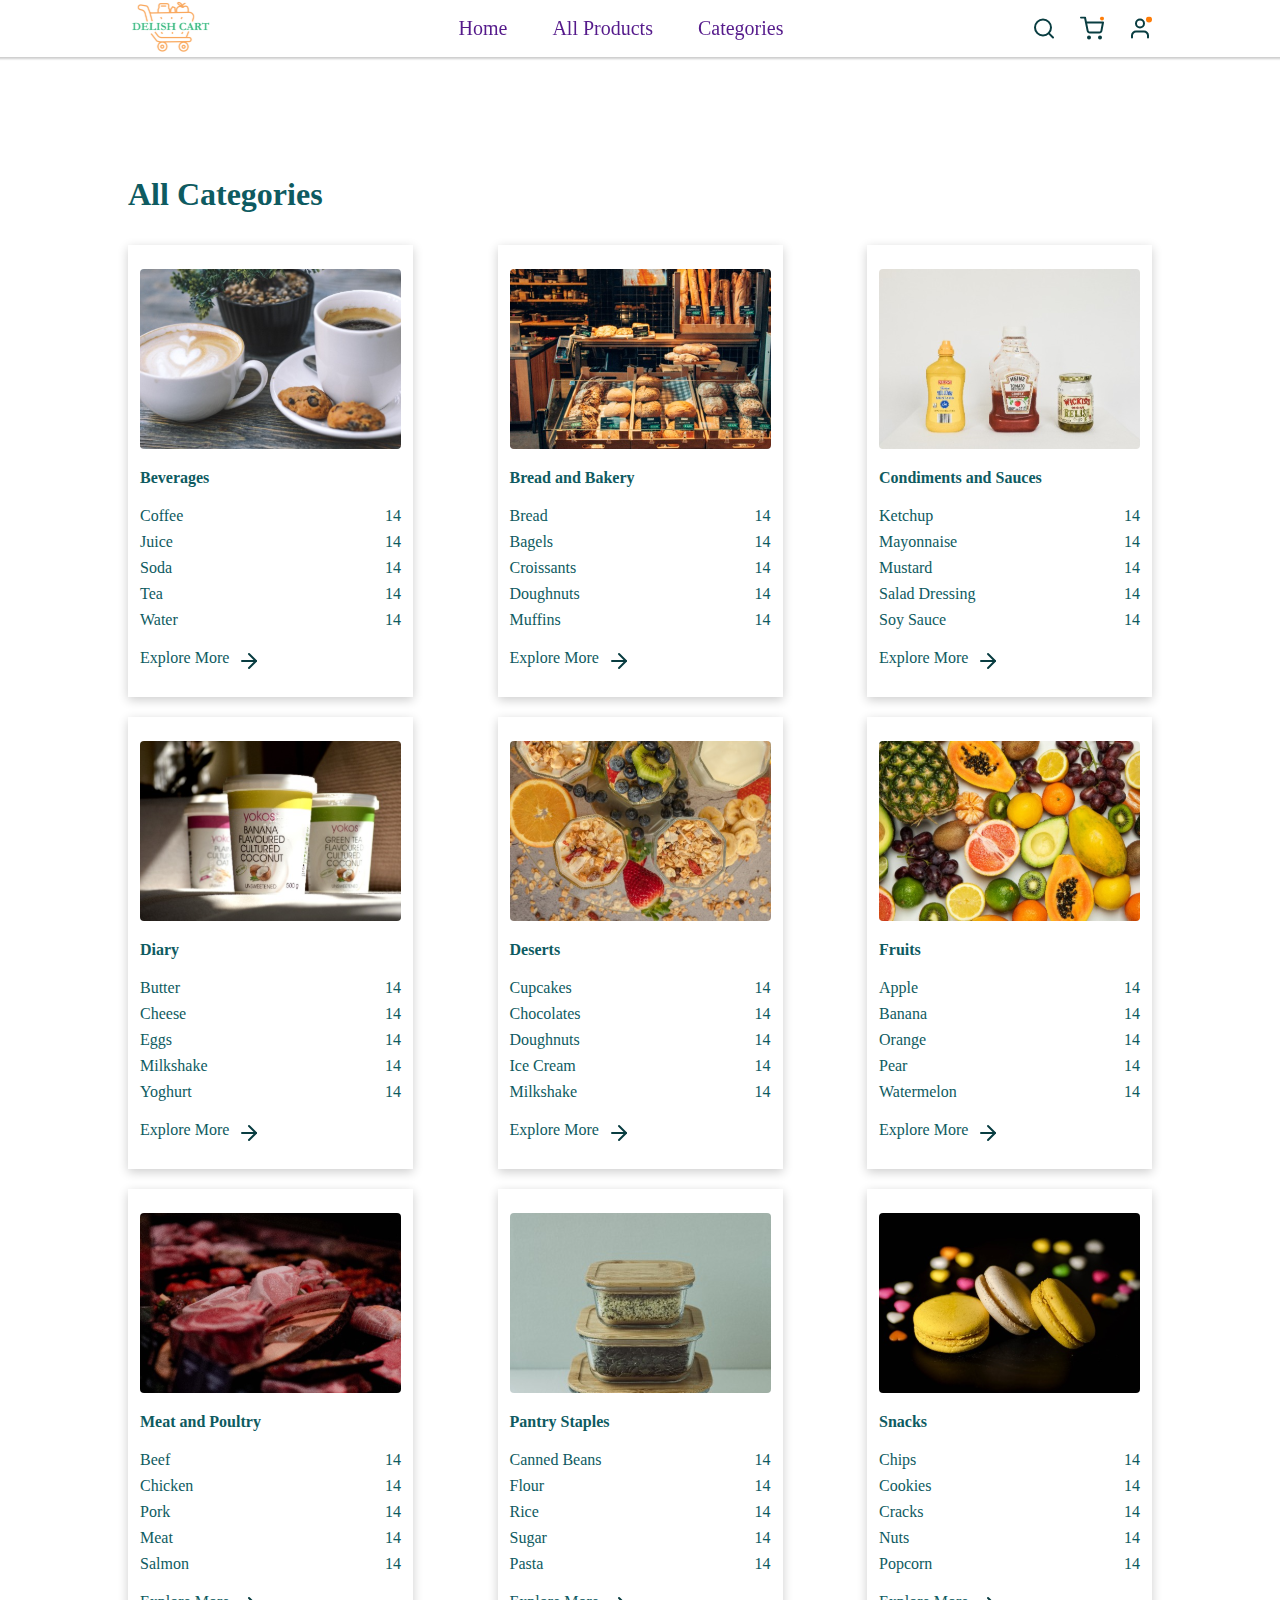
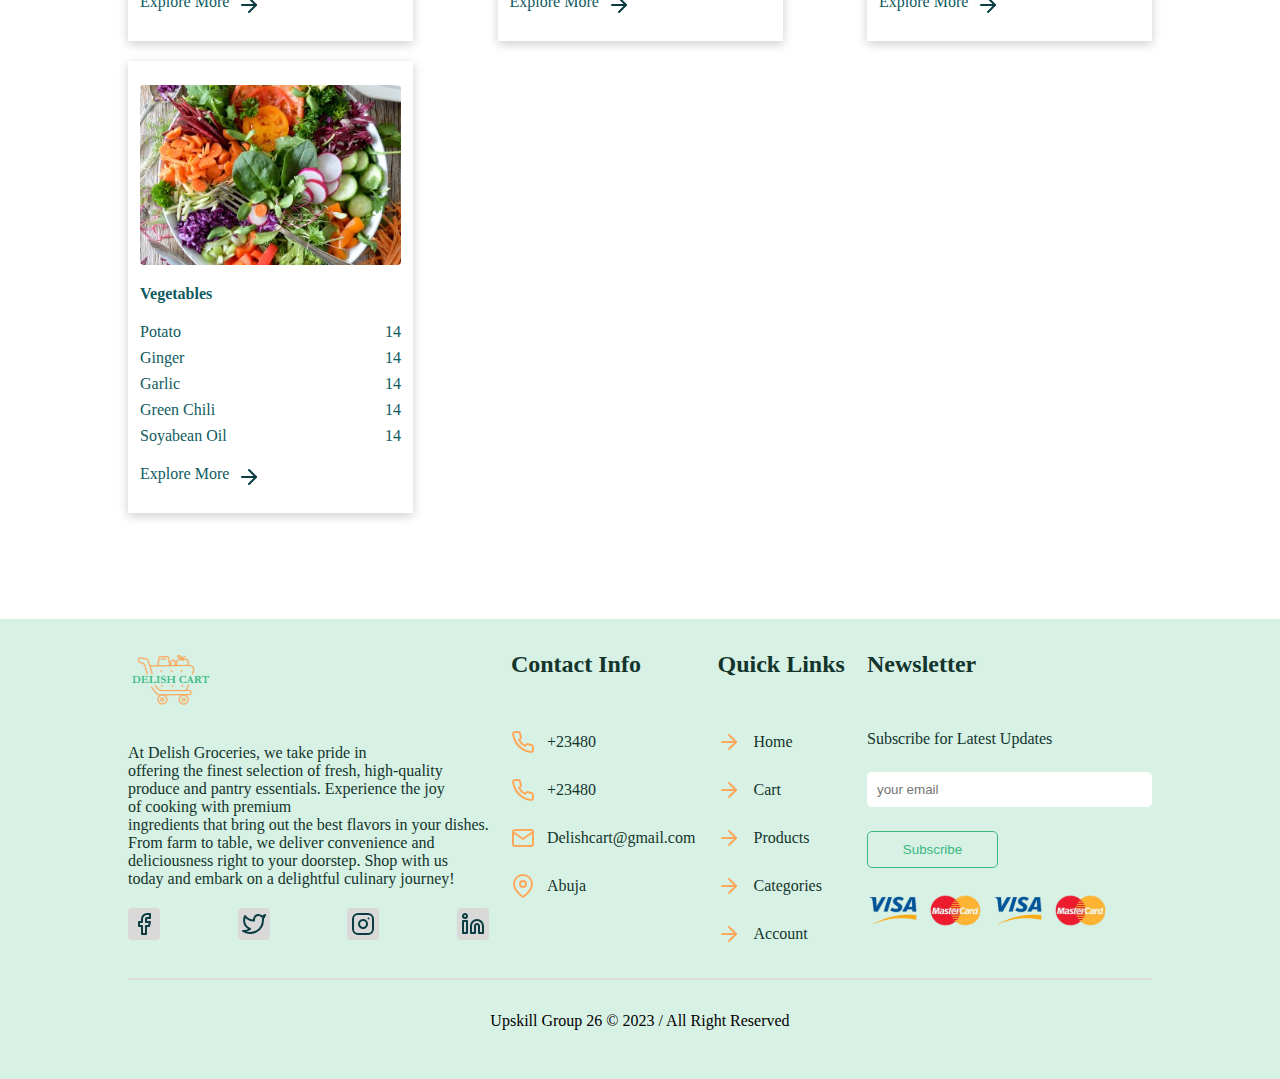
==== commit 70ca1fc2: "updated footer" ====
--- a/index.html
+++ b/index.html
@@ -5,13 +5,14 @@
     <meta name="viewport" content="width=device-width, initial-scale=1.0" />
     <title>Upskill Project</title>
     <link rel="stylesheet" href="./css/style.css" />
+    <link rel="icon" href="./images/Delish-cart 1.svg" />
   </head>
   <body>
     <div class="generalContainer">
       <header>
         <nav>
           <div>
-            <img src="./images/Delish-cart 1.svg" alt="">
+            <img src="./images/Delish-cart 1.svg" alt="" />
           </div>
           <div class="listItems">
             <ul>
@@ -21,9 +22,9 @@
             </ul>
           </div>
           <div class="logos">
-            <img src="./images/search (1).svg" alt="">
-            <img src="./images/shopping-cart.svg" alt="">
-            <img src="./images/user.svg" alt="">
+            <img src="./images/search (1).svg" alt="" />
+            <img src="./images/shopping-cart.svg" alt="" />
+            <img src="./images/user.svg" alt="" />
           </div>
         </nav>
       </header>
@@ -591,101 +592,101 @@
             </div>
           </div>
         </div>
-
       </div>
 
       <footer>
         <div class="footItems">
           <div class="allContact">
             <div class="footItem1">
-                <div>
-                    <img src="./images/Delish-cart 1.svg" alt="">
-                </div>
-                <p>Lorem ipsum dolor sit amet <br> 
-                    consectetur. Odio maecenas <br>  
-                    pharetra libero.</p>
-                    <div class="socials">
-                        <img src="./images/Facebook.svg" alt="">
-                        <img src="./images/Twitter.svg" alt="">
-                        <img src="./images/instagram.svg" alt="">
-                        <img src="./images/Indeed.svg" alt="">
-                    </div>
+              <div>
+                <img src="./images/Delish-cart 1.svg" alt="" />
+              </div>
+              <p>
+                At Delish Groceries, we take pride in <br> offering the finest
+                selection of fresh, high-quality <br> produce and pantry essentials.
+                Experience the joy <br> of cooking with premium <br> ingredients that
+                bring out the best flavors in your dishes. <br> From farm to table,
+                we deliver convenience and <br> deliciousness right to your doorstep.
+                Shop with us <br> today and embark on a delightful culinary journey!
+              </p>
+              <div class="socials">
+                <img src="./images/Facebook.svg" alt="" />
+                <img src="./images/Twitter.svg" alt="" />
+                <img src="./images/instagram.svg" alt="" />
+                <img src="./images/Indeed.svg" alt="" />
+              </div>
             </div>
             <div class="footItem2">
-                <h2>Contact Info</h2>
-                <div class="footItem2SubDiv">
+              <h2>Contact Info</h2>
+              <div class="footItem2SubDiv">
                 <div class="contactSubDiv1">
-                  <img src="./images/phone.svg" alt="">
+                  <img src="./images/phone.svg" alt="" />
                   <p>+23480</p>
                 </div>
                 <div class="contactSubDiv">
-                  <img src="./images/phone.svg" alt="">
+                  <img src="./images/phone.svg" alt="" />
                   <p>+23480</p>
                 </div>
                 <div class="contactSubDiv">
-                  <img src="./images/mail.svg" alt="">
+                  <img src="./images/mail.svg" alt="" />
                   <p>Delishcart@gmail.com</p>
                 </div>
                 <div class="contactSubDiv">
-                  <img src="./images/map-pin.svg" alt="">
+                  <img src="./images/map-pin.svg" alt="" />
                   <p>Abuja</p>
                 </div>
               </div>
-                
             </div>
             <div class="footItem3">
-                <h2>Quick Links</h2>
-                <div class="footItem2SubDiv">
+              <h2>Quick Links</h2>
+              <div class="footItem2SubDiv">
                 <div class="contactSubDiv1">
-                  <img src="./images/arrow-right.svg" alt="">
+                  <img src="./images/arrow-right.svg" alt="" />
                   <p>Home</p>
                 </div>
                 <div class="contactSubDiv">
-                  <img src="./images/arrow-right.svg" alt="">
+                  <img src="./images/arrow-right.svg" alt="" />
                   <p>Cart</p>
                 </div>
                 <div class="contactSubDiv">
-                  <img src="./images/arrow-right.svg" alt="">
+                  <img src="./images/arrow-right.svg" alt="" />
                   <p>Products</p>
                 </div>
                 <div class="contactSubDiv">
-                  <img src="./images/arrow-right.svg" alt="">
+                  <img src="./images/arrow-right.svg" alt="" />
                   <p>Categories</p>
                 </div>
                 <div class="contactSubDiv">
-                  <img src="./images/arrow-right.svg" alt="">
+                  <img src="./images/arrow-right.svg" alt="" />
                   <p>Account</p>
                 </div>
               </div>
             </div>
 
             <div class="footItem4">
-                <h2>Newsletter</h2>
-                <div class="footItem2SubDiv">
-                  <p>Subscribe for Latest Updates</p>
-                  <form action="">
-                    <input type="text" placeholder="your email">
-                    <div>
+              <h2>Newsletter</h2>
+              <div class="footItem2SubDiv">
+                <p>Subscribe for Latest Updates</p>
+                <form action="">
+                  <input type="text" placeholder="your email" />
+                  <div>
                     <button>Subscribe</button>
                   </div>
-                  </form>
-                  <div class="cards">
-                    <img src="./images/Rectangle 87.svg" alt="">
-                    <img src="./images/Rectangle 88.svg" alt="">
-                    <img src="./images/Rectangle 87.svg" alt="">
-                    <img src="./images/Rectangle 88.svg" alt="">
-
-                  </div>
-                </div>
-            </div>
-          </div>
-           <div class="rule"></div>
-           <p class="copywright">Upskill Group 26 &copy 2023
-            /
-            All Right Reserved</p>
-            
+                </form>
+                <div class="cards">
+                  <img src="./images/Rectangle 87.svg" alt="" />
+                  <img src="./images/Rectangle 88.svg" alt="" />
+                  <img src="./images/Rectangle 87.svg" alt="" />
+                  <img src="./images/Rectangle 88.svg" alt="" />
+                </div>
+              </div>
+            </div>
+          </div>
+          <div class="rule"></div>
+          <p class="copywright">
+            Upskill Group 26 &copy 2023 / All Right Reserved
+          </p>
         </div>
-
       </footer>
     </div>
 
--- a/css/style.css
+++ b/css/style.css
@@ -1,732 +1,238 @@
-@import url('https://fonts.googleapis.com/css2?family=Poppins:wght@100;300;400;500;600&display=swap');
-:root{
-    --orange: #FEA85B;
-    --black: #130f40;
-    --light-color: #666;
-    --box-shadow:0 .5rem 1.5rem rgba(0,0,0,.1);
-    --border:.2rem solid rgba(0,0,0,.1);
-    --outline:.1rem solid rgba(0,0,0,.1);
-    --outline-hover:.2rem solid var(--black);
-}
 *{
-    font-family: 'Poppins', sans-serif;
-    margin: 0; padding: 0;
+    margin: 0;
+    padding: 0;
     box-sizing: border-box;
-    outline: none; border: none;
+}
+
+header{
+    width: 100%;
+    position: sticky;
+    top: 0;
+    background-color: #FFFF;
+    z-index: 1;
+    box-shadow: 0px 0px 2px 2px rgb(0 0 0 / 0.2);
+    /* border: 1px solid green; */
+   
+}
+
+nav{
+    width: 80%;
+    height: 57px;
+    display: flex;
+    justify-content: space-between;
+    align-items: center;
+    margin: 0 auto;
+    /* border: 1px solid magenta; */
+}
+
+header nav ul{
+    display: flex;
+    gap: 45px;
+    font-size: 20px;
+    list-style-type: none;
+}
+
+header nav ul li a{
     text-decoration: none;
-    text-transform: capitalize;
-    transition: all .2s linear;
-}
-html{
-    font-size: 62.5%;
-    overflow-x: hidden;
-    scroll-behavior: smooth;
-    scroll-padding-top: 7rem;
-}
-
-
-body{
-    background: #eee;
-}
-section{
-    padding: 2rem 9%;
-}
-.heading{
+}
+
+.logos{
+    display: flex;
+    gap: 24px;
+}
+
+header nav ul .category:hover a{
+    color: #FE7D09;
+}
+
+/* .category > a{
+    color: #FE7D09;
+} */
+
+/* NavBar styling stopped here  */
+
+.section1{
+    width: 80%;
+    margin: 0 auto;
+    margin-top: 119px;
+    /* border: 2px solid red; */
+}
+
+.all{
+    color: #0E5B61;
+}
+
+.imageDisplayContainer{
+    margin-top: 32px;
+    display: flex;
+    justify-content: space-between;
+    flex-wrap: wrap;
+    row-gap: 20px;
+    /* border: 1px solid magenta; */
+}
+
+.individualItemsContainer{
+    width: 285px;
+    padding: 24px 12px 24px 12px;
+    box-shadow: 0 3px 10px rgb(0 0 0 / 0.2);
+    cursor: pointer;
+    /* border: 1px solid orange; */
+}
+
+/* .imm{
+    width:100%;
+} */
+
+.itemList{
+    /* height: 200px; */
+    margin-top: 16px;
+    color: #0E5B61;
+    /* border: 1px solid blue; */
+}
+.bev{
+    margin-bottom: 20px;
+}
+
+.itemListQuantityContainer{
+    display: flex;
+    justify-content: space-between;
+    margin-top: 8px;
+}
+
+.ExploreContainer{
+    display: flex;
+    gap: 8px;
+    margin-top: 20px;
+}
+
+
+/* Now styling the footer */
+
+footer{
+    height: 460px;
+    background-color: #D8F1E5;
+    margin-top: 106px;
+    /* border: 1px solid blue; */
+}
+
+.footItems{
+    width: 80%;
+    margin: 0 auto;
+    /* border: 1px solid magenta; */
+}
+
+.allContact{
+    display: flex;
+    justify-content: space-between;
+    padding: 32px 0 32px 0;
+
+}
+
+.footItem1, .footItem2, .footItem3, .footItem4{
+    color: #13352C;
+    /* border: 1px solid red; */
+}
+
+
+.footItem1 p{
+    margin-top: 32px;
+}
+
+.socials{
+    display: flex;
+    justify-content: space-between;
+    margin-top: 20px;
+}
+
+.footItem2SubDiv{
+    margin-top: 52px;
+    /* border: 2px solid green; */
+}
+.contactSubDiv1{
+    display: flex;
+    gap: 12px;
+    align-items: center;
+    /* border: 2px solid green; */
+
+}
+.contactSubDiv{
+    display: flex;
+    gap: 12px;
+    align-items: center;
+    margin-top: 24px;
+    /* border: 1px solid red; */
+}
+
+.footItem2SubDiv input{
+    padding: 10px;
+    border: none;
+    width: 285px;
+    color: #5E9296;
+    margin-top: 24px;
+    outline: none;
+    border-radius: 5px;
+}
+
+.footItem2SubDiv button{
+    width: 131px;
+    padding: 10px;
+    color: #3BB77E;
+    border: none;
+    margin-top: 24px;
+    border: 1px solid #3BB77E ;
+    background-color: #D8F1E5;
+    border-radius: 5px;
+}
+
+.cards{
+    display: flex;
+    gap: 10px;
+    margin-top: 24px;
+}
+
+.rule{
+    /* width: 100%; */
+    /* height: 20px; */
+    border: 1px solid #DEDEDE;
+}
+
+.copywright{
     text-align: center;
-    padding: 2rem 0;
-    padding-bottom: 3rem;
-    /* font-size: 3.5rem; */
-    color:  var(--black);
-}
-.heading h2{
-     color: var(--orange);
-     font-size: 24px;
-     font-style: italic;
-     display: inline-block;
-     padding: .5rem 3rem;
-     /* clip-path: polygon(100% 0, 93% 50%, 100% 99%, 0% 100%, 7% 50%, 0% 0%); */
-}
-.heading h1{
-    color:  #093D41;
-font-family: Poppins;
-font-size: 48px;
-font-style: normal;
-font-weight: 700;
-}
-.heading p{
-    color: #093D41;
-font-family: Poppins;
-font-size: 14px;
-font-style: normal;
-font-weight: 400;
-line-height: 21px;
-margin-bottom: 43px;
-}
-
-.header{
-    position: fixed;
-    top: 0; left: 0; right: 0;
-    z-index: 1000;
-    display: flex;
-    align-items: center;
-    justify-content: space-between;
-    padding: 2rem 9%;
-    background: #0E5B61;
-    /* box-shadow: var(--box-shadow); */
-}
-
-.header img {
-    width: 59px;
-    height: 40px;
-}
-/* .header .logo i{
-    color:var(--orange)
-} */
-
-.header .navbar a{
-    font-size: 1.7rem;
-    margin: 0 1rem;
-    color: #fff
-}
-.header .navbar a:hover{
-    color: var(--orange);
-}
-.icons div{
-    height: 4.5rem;
-    width: 4.5rem;
-    line-height: 4.5rem;
-    border-radius: .5rem;
-    color: #fff;
-    font-size: 2rem;
-    cursor: pointer;
-    margin-left: .3rem;
-    text-align: center;
-}
-.icons div:hover{
-    background: var(--orange);
-    color: #fff;
-}
-/* .left i{
-    height: 4.5rem;
-    width: 4.5rem;
-    line-height: 4.5rem;
-    border-radius: .5rem;
-    color: #fff;
-    font-size: 2rem;
-    cursor: pointer;
-    margin-left: .3rem;
-    text-align: center;
-} */
-.reg{
-    background: #3BB77E;
-    color: #fff;
-    padding: .5rem 2rem;
-    border-radius: .5rem;
-    font-size: 1.7rem;
-    cursor: pointer;
-}
-#menu-btn{
+    margin-top: 32px;
+}
+
+/* Doing the media query */
+
+@media screen and (max-width:600px) {
+    .individualItemsContainer{
+        margin: 0 auto;
+    }
+
+   .allContact{
+    flex-direction: column;
+   }
+
+   footer{
+    height: auto;
+    padding-bottom: 30px;
+   }
+
+    .footItem2, .footItem3, .footItem4{
+    margin-top: 50px;
+    /* border: 1px solid blue; */
+}
+
+.footItem2SubDiv, .footItem1 p{
+    margin-top: 22px;
+}
+
+.socials{
+    justify-content: space-around;
+}
+
+/* navBar media query */
+header nav ul{
     display: none;
 }
-.header .search-form{
-    position: absolute;
-    top: 110%; right: -110%;
-    width: 50rem;
-    height: 5rem;
-    background: #fff;
-    border-radius: .5rem;
-    overflow: hidden;
-    display: flex;
-    align-items: center;
-    box-shadow: var(--box-shadow);
-}
-.header .search-form.active{
-    right: 2rem;
-    transition: .4s linear ;
-}
-.header .search-form input{
-    height: 100%;
-    width: 100%;
-    background: none;
-    text-transform: none;
-    font-size: 1.6rem;
-    color: var(--black);
-    padding: 0 1.5rem;
-}
-.header .search-form label{
-    font-size: 2.2rem;
-    padding-right: 1.5rem;
-    color: var(--black);
-    cursor: pointer;
-}
-.header .search-form label:hover{
-    color: var(--orange);
-}
-.header .shopping-cart{
-    position: absolute;
-    top: 110%; right: -110%;
-    padding: 1rem;
-    border-radius: .5rem;
-    box-shadow: var(--box-shadow);
-    width: 35rem;
-    background: #fff;
-}
-.header .shopping-cart.active{
-    right: 2rem;
-    translate: .4s linear;
-
-}
-.header .shopping-cart .box{
-    display: flex;
-    align-items: center;
-    gap: 1rem;
-    position: relative;
-    margin: 1rem 0;
-}
-.header .shopping-cart .box img{
-    height: 10rem;
-}
-.header .shopping-cart .box .fa-trash{
-    font-size: 2rem;
-    position: absolute;
-    top: 50%; right: 2rem;
-    cursor: pointer;
-    color: var(--light-color);
-    transform: translateY(-50%);
-}
-.header .shopping-cart .box .fa-trash:hover{
-    color: var(--orange);
-}
-.header .shopping-cart .box .content h3{
-    color: var(--black);
-    font-size: 1.7rem;
-    padding-bottom: 1rem;
-}
-.header .shopping-cart .box .content span{
-    color: var(--light-color);
-    font-size: 1.6rem;
-}
-.header .shopping-cart .box .content .quantity{
-    padding-left: 1rem;
-}
-.header .shopping-cart .total{
-    font-size: 2.5rem;
-    padding: 1rem 0;
-    text-align: center;
-    color: var(--black);
-}
-.header .shopping-cart .btn{
-    display: block;
-    text-align: center;
-    margin: 1rem;
-}
-.header .login-form{
-    position: absolute;
-    top: 110%; right: -110%;
-    width: 30rem;
-    box-shadow: var(--box-shadow);
-    padding: 2rem;
-    border-radius: .5rem;
-    background: #fff;
-    text-align: center;
-}
-.header .login-form.active{
-    right: 2rem;
-    translate: .4s linear;
-}
-.header .login-form h3{
-    font-size: 2.5rem;
-    text-transform: uppercase;
-    color: var(--black);
-}
-.header .login-form .box{
-   
-    margin: .7rem 0;
-    background: #eee;
-    border-radius: .5rem;
-    padding: .5rem;
-    font-size: 1.6rem ;
-    color: var(--black);
-    text-transform: none;
-    width: 100%;
-}
-.header .login-form p{
-    font-size: 1.4rem;
-    padding: .5rem 0;
-    color: var(--light-color);
-}
-.header .login-form p a{
-    color: var(--orange);
-    text-decoration: underline;
-}
-.home{
-    display: flex;
-    align-items: center;
-    justify-content: center;
-    background-position: center;
-    background-size: cover;
-    background: #0E5B61;
-    padding-top: 17rem;
-    padding-bottom: 10rem;
-}
-.home .left{
-    margin-left: -20px;
-    display: flex;
-    flex-direction: column;
-}
-.home .content{
-    text-align: center;
-    width: 60rem;
-}
-
-.home div img{
-    width: 500px;
-}
-.home .content pre{
-    color: #fff;
-    font-family: Poppins;
-font-size: 54px;
-font-style: normal;
-font-weight: 700;
-/* margin-bottom: 32px; */
-}
-.home .content h1 span{
-    color: var(--orange);
-}
-.home .content p{
-    color: #fff;
-    font-size: 1.7rem;
-    padding: 1rem 0;
-    line-height: 1.8;
-}
-.features{
-    margin-top: 170px;
-    background: rgba(216, 241, 229, 0.40);
-}
-.features, .box-container{
-    display: flex;
-    justify-content: space-between;
-}
-.features .box-container img{
-    /* height: 320px; */
-    width: 368px;
-height: 329px;
-}
-.features .box-container{
-    width: 590px;
-height: 380px;
-margin-right: 20px;
-}
-
-.one{
-    background: #F9CFA8;
-    border-radius: 8px;
-}
-.two{
-    background: #D8F1E5;
-    border-radius: 8px;
-}
-.features .box-container .box{
-    margin-top: 70px;
-    margin-left: 40px;
-    width: 300px;
-} 
-.btn{
-    font-size: 12px;
-    padding: 9px 11px;
-    /* height: 30px; */
-    width: 90px;
-    background: #5CC393;
-    color: #fff;
-}
-/* .btn:hover{
-    background: var(--orange);
-    color: #fff;
-} */
-.btn-shop{
-    background: var(--orange);
-    color: #fff;
-    padding: 1rem 2rem;
-    border-radius: .5rem;
-    font-size: 1.7rem;
-    cursor: pointer;
-    text-transform: uppercase;
-    font-weight: 600;
-}
-.features .box-container .box h2{
-    font-family: Poppins;
-    font-size: 20px;
-    font-style: normal;
-    font-weight: 700;
-    margin: 12px 0;
-    color: #093D41;
     
 }
-.features .box-container .box p{
-    color:  #031213;
-    margin-bottom: 32px;
-    font-family: Poppins;
-    font-size: 18px;
-    font-style: normal;
-    font-weight: 400;
-    line-height: 27px;
-}
-/* .features .box-container{
-    display: grid;
-    grid-template-columns: repeat(auto-fit, minmax(30rem, 1fr));
-    gap: 1.5rem;
-}
-.features .box-container .box{
-    padding: 3rem 2rem;
-    background: #CCCCCC;
-    outline: var(--outline);
-    border-radius: 20px;
-    outline-offset: -1rem;
-    text-align: center;
-    box-shadow: var(--box-shadow);
-    display: flex;
-    justify-content: space-around;
-} 
-.features .box-container .box:hover{
-    outline: var(--outline-hover);
-    outline-offset: 0rem;
-}
-
-.features .box-container .box h3{
-    font-size: 2.5rem;
-    line-height: 1.8;
-    color: var(--black);
-}
-.features .box-container .box p{
-    font-size: 1.5rem;
-    line-height: 1.8;
-    color: var(--light-color);
-    padding: 1rem 0;
-}*/
-.products{
-    /* background: rgba(216, 241, 229, 0.20); */
-    /* background: green; */
-}
-.products .product-slider{
-    padding: 1rem;
-}
-.products .product-slider:first-child{
-    margin-bottom: 2rem;
-}
-.products .product-slider .box{
-    background: #fff;
-    border-radius: .5rem;
-    text-align: center;
-    padding: 3rem 2rem;
-    outline-offset: -1rem;
-    outline: var(--outline);
-    box-shadow: var(--box-shadow);
-    transition: .2s linear;
-}
-.products .product-slider .box:hover{
-    outline-offset: 0rem;
-    outline: var(--outline-hover);
-}
-.products .product-slider .box img{
-    width: 261px;
-height: 180px;
-margin-bottom: 15px;
-}
-.product-slider .outer-flex{
-    display: flex;
-flex-direction: column;
-align-items: flex-start;
-gap: 20px;
-width: 260px;
-}
-.product-slider .inner-flex{
-    display: flex;
-align-items: flex-start;
-gap: 190px;
-}
-.products .product-slider .box h3{
-    font-family: Poppins;
-    font-size: 16px;
-    font-style: normal;
-    margin-bottom: 10px;
-    font-weight: 700;
-    color: #093D41;
-}
-.products .product-slider .box pre, .products .product-slider .box p{
-    font-size: 16px;
-    
-}
-.product-slider .box h1{
-    color:  #093D41;
-font-family: Poppins;
-font-size: 16px;
-font-style: normal;
-font-weight: 700;
-}
-.products .product-slider .box .stars i{
-    font-size: 1.7rem;
-    padding: .5rem 0;
-    color: var(--orange);
-}
-.categories .box-container{
-    display: grid;
-    grid-template-columns: repeat(auto-fit, minmax(26rem, 1fr));
-    gap: 1.5rem;
-}
-.categories .box-container .box{
-    padding: 3rem 2rem;
-    border-radius: .5rem;
-    background: #fff;
-    box-shadow: var(--box-shadow);
-    outline: var(--outline);
-    outline-offset: -1rem;
-    text-align: center;
-}
-.categories .box-container .box:hover{
-    outline: var(--outline-hover);
-    outline-offset: 0rem;
-}
-.categories .box-container .box img{
-    height: 15rem;
-    margin: 1rem 0;
-}
-.categories .box-container .box h3{
-    font-size: 2rem;
-    color: var(--black);
-    line-height: 1.8;
-}
-.categories .box-container .box p{
-    font-size: 1.7rem;
-    color: var(--light-color);
-    line-height: 1.8;
-    padding: 1rem 0;
-}
-.review .review-slider{
-    padding: 1rem;
-}
-.review .review-slider .box{
-    background: #fff;
-    border-radius: .5rem;
-    text-align: center;
-    padding: 3rem 2rem;
-    outline-offset: -1rem;
-    outline: var(--outline);
-    box-shadow: var(--box-shadow);
-    transition: .2s linear;
-}
-.review .review-slider .box:hover{
-    outline-offset: 0rem;
-    outline: var(--outline-hover);
-    
-}
-.review .review-slider .box img{
-    height: 10rem;
-    width: 10rem;
-    border-radius: 50%;
-}
-.review .review-slider .box p{
-    padding: 1rem 0;
-    line-height: 1.8;
-    font-size: 1.5rem;
-    color: var(--light-color);
-}
-.review .review-slider .box h3{
-    padding-bottom: .5rem;
-    font-size:2.2rem;
-    color: var(--black);
-}
-.review .review-slider .box .stars i{
-    font-size: 1.7rem;
-    color: var(--orange);
-}
-.blogs .box-container{
-    display: grid;
-    grid-template-columns: repeat(auto-fit, minmax(30rem, 1fr));
-    gap: 1.5rem;
-}
-.blogs .box-container .box{
-    overflow: hidden;
-    border-radius: .5rem;
-    box-shadow: var(--box-shadow);
-    background: #fff;
-}
-.blogs .box-container .box img{
-    height: 25rem;
-    width: 100%;
-    object-fit: cover;
-}
-.blogs .box-container .box .content{
-    padding: 2rem;
-}
-.blogs .box-container .box .content .icons{
-    display: flex;
-    align-items: center;
-    justify-content: space-between;
-    padding-bottom: 1.5rem;
-    margin-bottom: 1rem;
-    border-bottom: var(--border);
-}
-.blogs .box-container .box .content .icons a{
-    color: var(--light-color);
-    font-size: 1.5rem;
-}
-.blogs .box-container .box .content .icons a:hover{
-    color: var(--black);
-}
-.blogs .box-container .box .content .icons a i{
-    color: var(--orange);
-    padding-right: .5rem;
-}
-.blogs .box-container .box .content h3{
-    line-height: 1.8;
-    color: var(--black);
-    font-size: 2.2rem;
-    padding: .5rem 0;
-}
-.blogs .box-container .box .content p{
-    line-height: 1.8;
-    color: var(--light-color);
-    font-size: 1.5rem;
-    padding: .5rem 0;
-}
-.footer{
-    background: #fff;
-}
-.footer .box-container{
-    display: grid;
-    grid-template-columns: repeat(auto-fit, minmax(25rem, 1fr));
-    gap: 1.5rem;
-    /* display: flex;
-    justify-content: space-between; */
-}
-.footer .box-container .box h3{
-    font-size: 2.5rem;
-    color: var(--black);
-    padding: 1rem 0;
-}
-.footer .box-container .box h3 i{
-    color: var(--orange);
-}
-.footer .box-container .box .links{
-    display: block;
-    font-size: 1.5rem;
-    color: var(--light-color);
-    padding: 1rem 0;
-}
-.footer .box-container .box .links i{
-    color: var(--orange);
-    padding-right: .5rem;
-}
-.footer .box-container .box .links:hover i{
-    padding-right: 2rem;
-}
-.subscribe{
-    border-radius: 4px;
-border: 1px solid #3BB77E;
-/* width: 131px;
-height: 36px; */
-padding: 16px 54px;
-}
-.footer .box-container .box p{
-    line-height: 1.8;
-    font-size: 1.5rem;
-    color: var(--light-color);
-    padding: 1rem 0;
-}
-.footer .box-container .box .share a{
-    height: 4rem;
-    width: 4rem;
-    line-height: 4rem;
-    border-radius: .5rem;
-    font-size: 2rem;
-    margin-left: .2rem;
-    color: var(--black);
-    background: #eee;
-    text-align: center;
-}
-.footer .box-container .box .share a:hover{
-    background: var(--orange);
-    color: #fff;
-}
-.footer .box-container .box .email{
-    margin: .7rem 0;
-    width: 100%;
-    padding: 1rem;
-    border-radius: .5rem;
-    background: #eee;
-    font-size: 1.6rem;
-    color: var(--black);
-    text-transform: none;
-}
-.footer .box-container .box .payment-img{
-    margin-top: 2rem;
-    height: 3rem;
-}
-.footer .credit{
-    text-align: center;
-    margin-top: 2rem;
-    padding:1rem;
-    padding-top: 2.5rem ;
-    font-size: 2rem;
-    color: var(--black);
-    border-top: var(--border);
-}
-.footer .credit span{
-    color: var(--orange);
-}
-
-
-
-
-
-/* media query */
-@media(max-width: 991px){
-    html{
-        font-size: 55%;   
-    }
-    .header{
-        padding: 2rem;
-    }
-    section{
-        padding: 2rem;
-    }
-    
-}
-
-@media(max-width: 768px){
-    #menu-btn{
-        display: inline-block;
-    }
-    .header .search-form{
-        width: 90%;
-    }
-    .header .navbar{
-        position: absolute;
-        top: 110%; right: -110%;
-        width: 30rem;
-        box-shadow: var(--box-shadow);
-        border-radius: .5rem;
-        background: #fff;
-    }
-    .header .navbar.active{
-        right: 2rem;
-        translate: .4s linear;
-    }
-    .header .navbar a{
-        font-size: 2rem;
-        margin: 2rem 2.5rem;
-        display: block;
-    }
-}
-
-@media(max-width: 450px){
-    html{
-        font-size: 50%;   
-    }
-    .heading{
-        font-size: 2.5rem;
-    }
-    .footer{
-        text-align: center;
-    }
-}